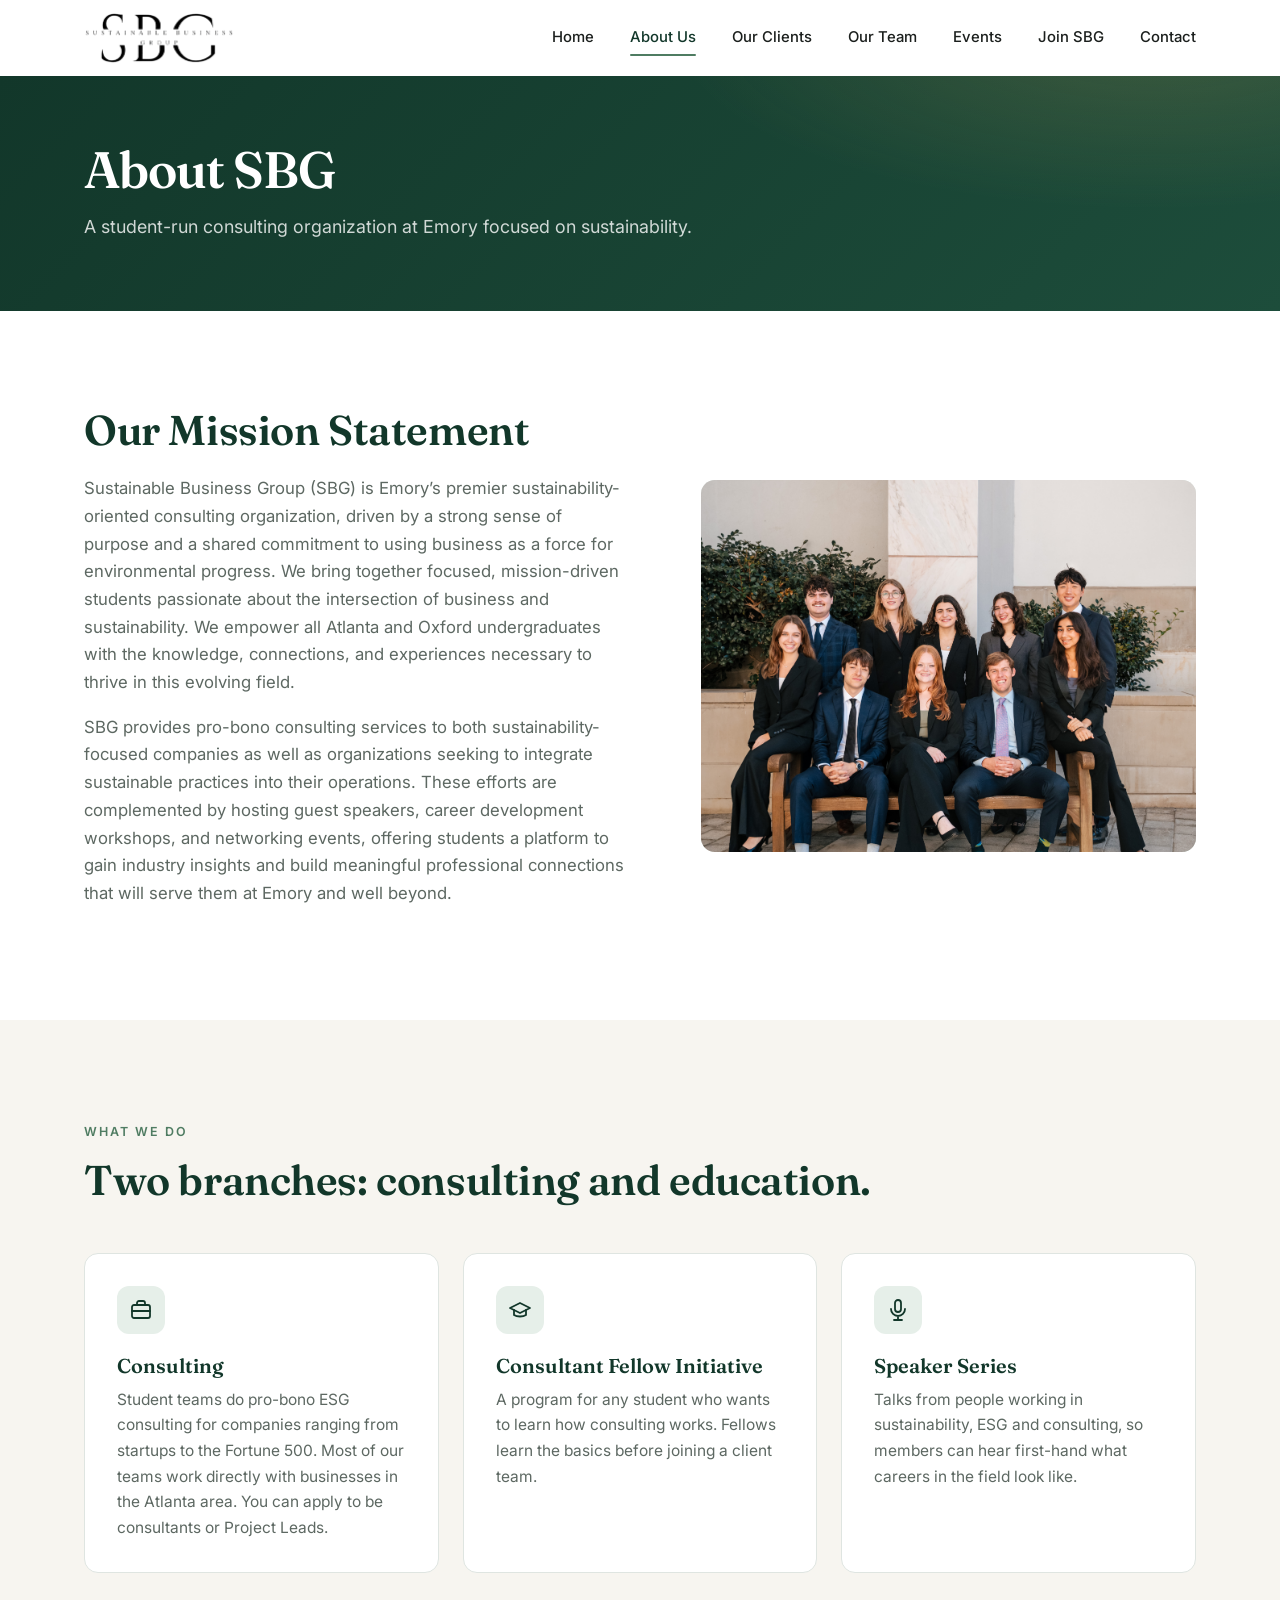
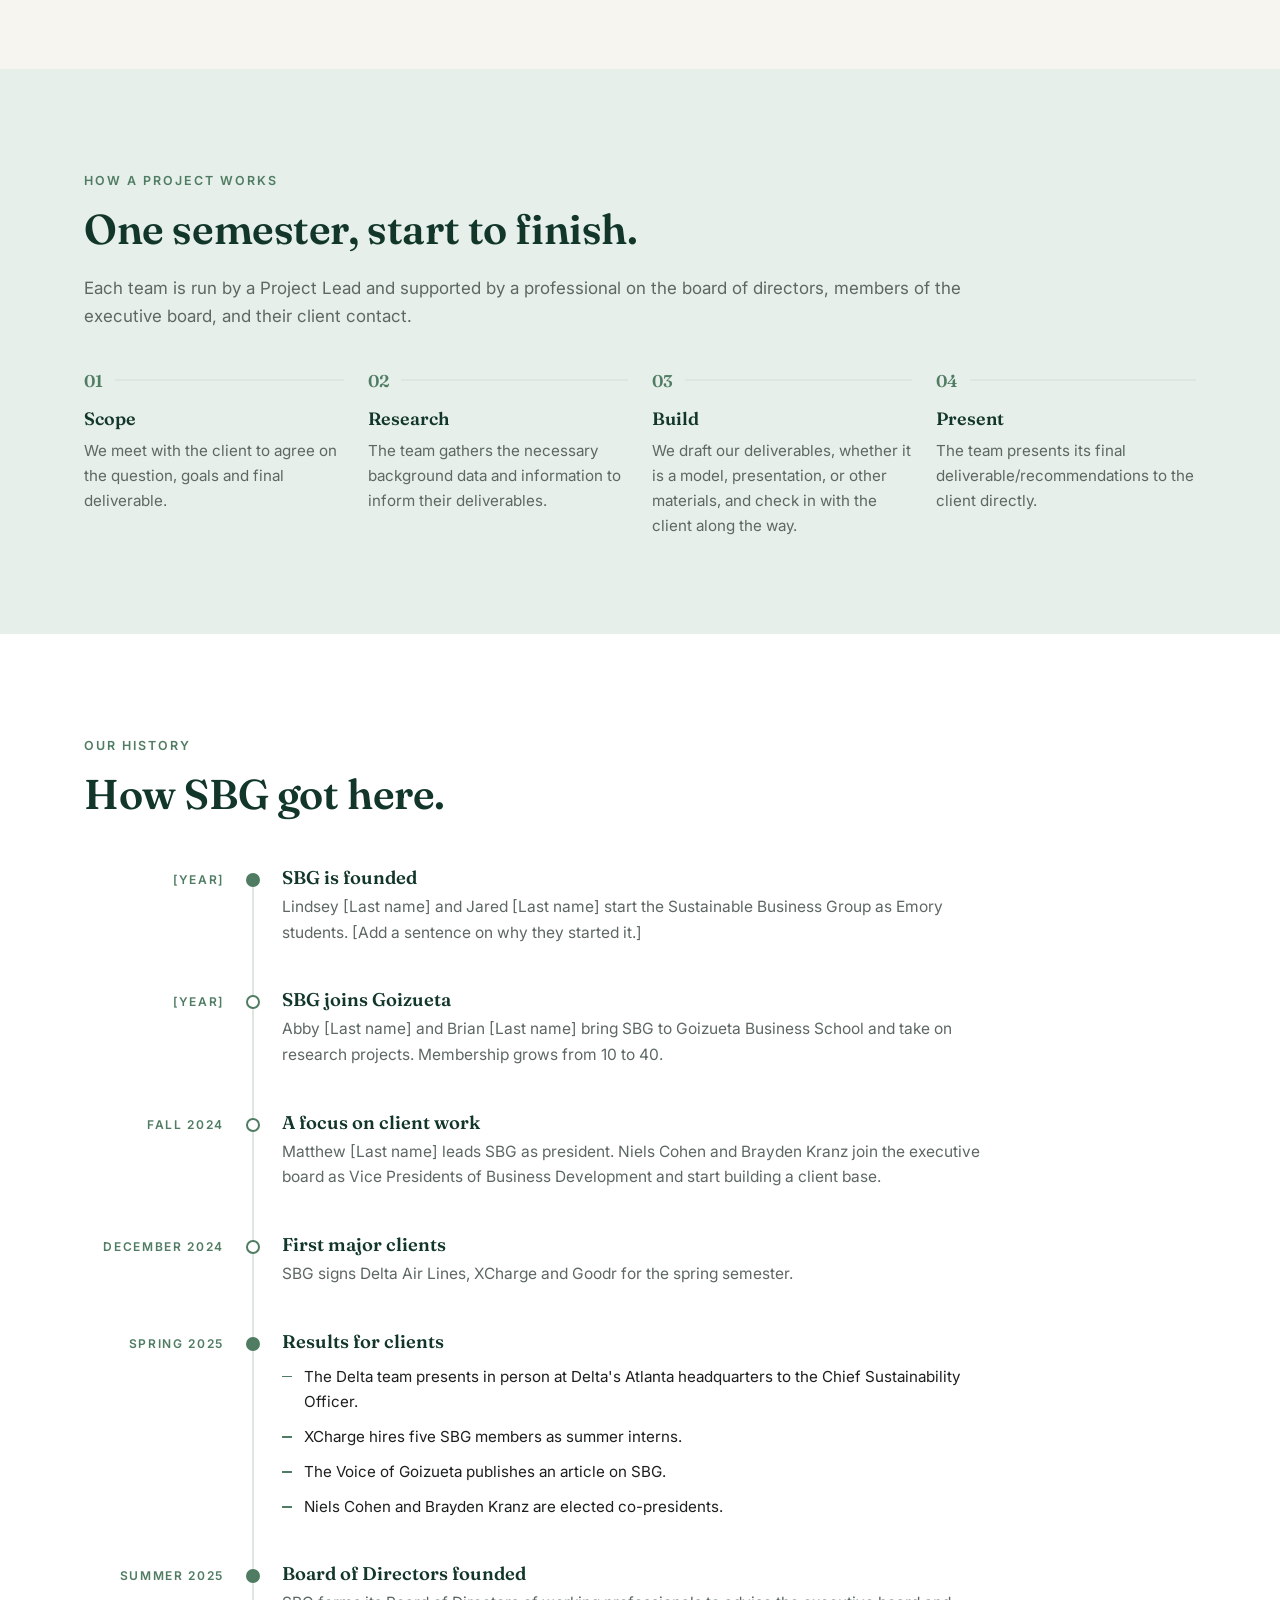
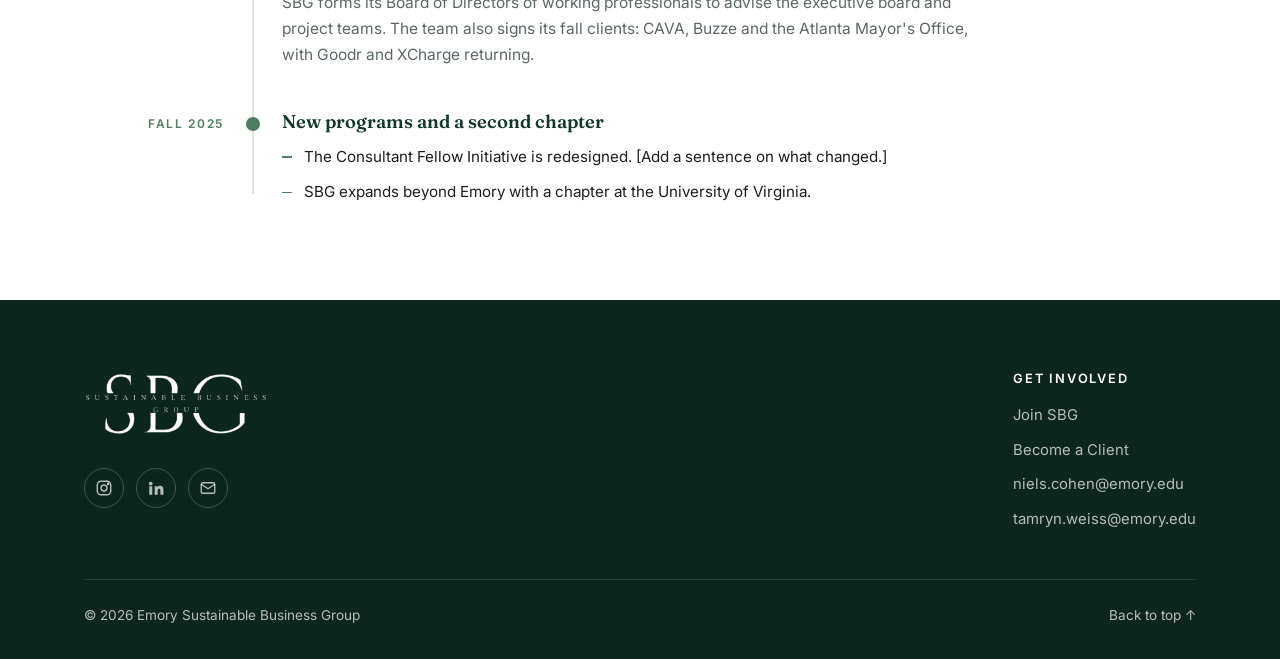
==== about.html @ c0deca97 "Add Our History timeline to the About page Co-Authored-By: Claude Opus 5.5 <noreply@anthropic.com> C" ====
<!DOCTYPE html>
<!--
  ============================================================================
  ABOUT US PAGE  (about.html)
  Sections: Page header, Mission, What We Do, How a Project Works, Our History
  See the comment at the top of index.html for how the site is organized.
  ============================================================================
-->
<html lang="en">
<head>
  <meta charset="UTF-8" />
  <meta name="viewport" content="width=device-width, initial-scale=1.0" />
  <title>About Us | Emory Sustainable Business Group</title>
  <meta name="description" content="About the Emory Sustainable Business Group: our mission, our consulting and education branches, and how a project works." />
  <link rel="preconnect" href="https://fonts.googleapis.com" />
  <link rel="preconnect" href="https://fonts.gstatic.com" crossorigin />
  <link href="https://fonts.googleapis.com/css2?family=Fraunces:opsz,wght@9..144,400;9..144,600&family=Inter:wght@400;500;600&display=swap" rel="stylesheet" />
  <link rel="stylesheet" href="assets/css/styles.css" />
</head>

<body data-page="about">
  <main>

    <!-- ===== SECTION: PAGE HEADER ===== -->
    <section class="page-header">
      <div class="container">
        <h1>About SBG</h1>
        <p>A student-run consulting organization at Emory focused on sustainability.</p>
      </div>
    </section>
    <!-- ===== END SECTION: PAGE HEADER ===== -->


    <!-- ===== SECTION: MISSION ===== -->
    <section class="section">
      <div class="container stack">
        <div class="reveal">
          <h2>Our Mission Statement</h2>
        </div>
        <div class="reveal">
          <p>
            Sustainable Business Group (SBG) is Emory’s premier sustainability-oriented consulting organization, 
            driven by a strong sense of purpose and a shared commitment to using business as a force for environmental 
            progress. We bring together focused, mission-driven students passionate about the intersection of business 
            and sustainability. We empower all Atlanta and Oxford undergraduates with the knowledge, connections, and 
            experiences necessary to thrive in this evolving field.
          </p>
          <p>
            SBG provides pro-bono consulting services to both sustainability-focused companies as well as organizations 
            seeking to integrate sustainable practices into their operations. These efforts are complemented by hosting 
            guest speakers, career development workshops, and networking events, offering students a platform to gain 
            industry insights and build meaningful professional connections that will serve them at Emory and well beyond.
          </p>
        </div>
        <!-- PHOTO: save the image as images/photos/about-mission.jpg. To remove it, delete from here
             to </figure>; the section goes back to its layout without a photo. -->
        <figure class="photo reveal" data-label="Photo: the SBG community">
          <img src="images/photos/about-mission.jpg" alt="SBG Executive Team" loading="lazy">
        </figure>
      </div>
    </section>
    <!-- ===== END SECTION: MISSION ===== -->


    <!-- ===== SECTION: WHAT WE DO =====
         SBG has two branches: consulting and education. -->
    <section class="section section--sand">
      <div class="container">
        <div class="section-intro reveal">
          <span class="eyebrow">What We Do</span>
          <h2>Two branches: consulting and education.</h2>
        </div>

        <div class="grid grid-3">
          <!-- Card: Consulting -->
          <div class="card reveal">
            <div class="icon">
              <svg viewBox="0 0 24 24" fill="none" stroke="currentColor" stroke-width="1.8" stroke-linecap="round" stroke-linejoin="round"><rect x="3" y="7" width="18" height="13" rx="2"/><path d="M8 7V5a2 2 0 0 1 2-2h4a2 2 0 0 1 2 2v2M3 13h18"/></svg>
            </div>
            <h3>Consulting</h3>
            <p>
              Student teams do pro-bono ESG consulting for companies ranging from startups to the Fortune 500. Most of our teams work directly with businesses in the Atlanta area. You can apply to be consultants or Project Leads.
            </p>
          </div>

          <!-- Card: Consultant Fellow Initiative -->
          <div class="card reveal">
            <div class="icon">
              <svg viewBox="0 0 24 24" fill="none" stroke="currentColor" stroke-width="1.8" stroke-linecap="round" stroke-linejoin="round"><path d="M22 10 12 5 2 10l10 5 10-5Z"/><path d="M6 12v5c3 2 9 2 12 0v-5"/></svg>
            </div>
            <h3>Consultant Fellow Initiative</h3>
            <p>
              A program for any student who wants to learn how consulting works. Fellows learn the basics before joining a client team.
            </p>
          </div>

          <!-- Card: Speaker Series -->
          <div class="card reveal">
            <div class="icon">
              <svg viewBox="0 0 24 24" fill="none" stroke="currentColor" stroke-width="1.8" stroke-linecap="round" stroke-linejoin="round"><rect x="9" y="2" width="6" height="12" rx="3"/><path d="M5 11a7 7 0 0 0 14 0M12 18v4M8 22h8"/></svg>
            </div>
            <h3>Speaker Series</h3>
            <p>
              Talks from people working in sustainability, ESG and consulting, so members can hear first-hand what careers in the field look like.
            </p>
          </div>
        </div>
      </div>
    </section>
    <!-- ===== END SECTION: WHAT WE DO ===== -->


    <!-- ===== SECTION: HOW A PROJECT WORKS =====
         [PLACEHOLDER] Edit these steps to match how SBG actually runs its projects. -->
    <section class="section section--mint">
      <div class="container">
        <div class="section-intro reveal">
          <span class="eyebrow">How a Project Works</span>
          <h2>One semester, start to finish.</h2>
          <p>Each team is run by a Project Lead and supported by a professional on the board of directors, members of the executive board, and their client contact.</p>
        </div>

        <div class="grid grid-4 steps">
          <div class="step reveal">
            <h3>Scope</h3>
            <p>We meet with the client to agree on the question, goals and final deliverable.</p>
          </div>
          <div class="step reveal">
            <h3>Research</h3>
            <p>The team gathers the necessary background data and information to inform their deliverables.</p>
          </div>
          <div class="step reveal">
            <h3>Build</h3>
            <p>We draft our deliverables, whether it is a model, presentation, or other materials, and check in with the client along the way.</p>
          </div>
          <div class="step reveal">
            <h3>Present</h3>
            <p>The team presents its final deliverable/recommendations to the client directly.</p>
          </div>
        </div>
      </div>
    </section>
    <!-- ===== END SECTION: HOW A PROJECT WORKS ===== -->


    <!-- ===== SECTION: OUR HISTORY (timeline) =====
         One <li class="timeline-item"> per milestone, oldest first.

         ADDING A MILESTONE
           Copy one <li class="timeline-item"> ... </li> block, then edit the
           date, the title (<h3>) and the text. Use <ul class="bullets"> for a
           list of points, or a plain <p> for a sentence or two.
           Add "timeline-item--highlight" to the class to fill in the dot for
           a major milestone.

         Anything in [square brackets] is a placeholder to fill in.
         To remove the timeline, delete this whole section. -->
    <section class="section" id="history">
      <div class="container">
        <div class="section-intro reveal">
          <span class="eyebrow">Our History</span>
          <h2>How SBG got here.</h2>
        </div>

        <ol class="timeline">

          <li class="timeline-item timeline-item--highlight reveal">
            <div class="timeline-date">[Year]</div>
            <div class="timeline-body">
              <h3>SBG is founded</h3>
              <p>Lindsey [Last name] and Jared [Last name] start the Sustainable Business Group as Emory students. [Add a sentence on why they started it.]</p>
            </div>
          </li>

          <li class="timeline-item reveal">
            <div class="timeline-date">[Year]</div>
            <div class="timeline-body">
              <h3>SBG joins Goizueta</h3>
              <p>Abby [Last name] and Brian [Last name] bring SBG to Goizueta Business School and take on research projects. Membership grows from 10 to 40.</p>
            </div>
          </li>

          <li class="timeline-item reveal">
            <div class="timeline-date">Fall 2024</div>
            <div class="timeline-body">
              <h3>A focus on client work</h3>
              <p>Matthew [Last name] leads SBG as president. Niels Cohen and Brayden Kranz join the executive board as Vice Presidents of Business Development and start building a client base.</p>
            </div>
          </li>

          <li class="timeline-item reveal">
            <div class="timeline-date">December 2024</div>
            <div class="timeline-body">
              <h3>First major clients</h3>
              <p>SBG signs Delta Air Lines, XCharge and Goodr for the spring semester.</p>
            </div>
          </li>

          <li class="timeline-item timeline-item--highlight reveal">
            <div class="timeline-date">Spring 2025</div>
            <div class="timeline-body">
              <h3>Results for clients</h3>
              <ul class="bullets">
                <li>The Delta team presents in person at Delta's Atlanta headquarters to the Chief Sustainability Officer.</li>
                <li>XCharge hires five SBG members as summer interns.</li>
                <!-- [PLACEHOLDER] To link the article, wrap "an article" in <a href="ARTICLE URL" target="_blank" rel="noopener">...</a> -->
                <li>The Voice of Goizueta publishes an article on SBG.</li>
                <li>Niels Cohen and Brayden Kranz are elected co-presidents.</li>
              </ul>
            </div>
          </li>

          <li class="timeline-item timeline-item--highlight reveal">
            <div class="timeline-date">Summer 2025</div>
            <div class="timeline-body">
              <h3>Board of Directors founded</h3>
              <p>SBG forms its Board of Directors of working professionals to advise the executive board and project teams. The team also signs its fall clients: CAVA, Buzze and the Atlanta Mayor's Office, with Goodr and XCharge returning.</p>
            </div>
          </li>

          <li class="timeline-item timeline-item--highlight reveal">
            <div class="timeline-date">Fall 2025</div>
            <div class="timeline-body">
              <h3>New programs and a second chapter</h3>
              <ul class="bullets">
                <li>The Consultant Fellow Initiative is redesigned. [Add a sentence on what changed.]</li>
                <li>SBG expands beyond Emory with a chapter at the University of Virginia.</li>
              </ul>
            </div>
          </li>

        </ol>
      </div>
    </section>
    <!-- ===== END SECTION: OUR HISTORY ===== -->

  </main>

  <script src="assets/js/site.js"></script>
</body>
</html>
---- assets/css/styles.css ----
/* ============================================================================
   EMORY SUSTAINABLE BUSINESS GROUP — SHARED STYLES
   ============================================================================
   Every page links to this one file, so a change here updates the whole site.

   Contents (search for the headings in capitals to jump to a block):
     1. DESIGN TOKENS     colors, fonts, sizes
     2. BASE              default element styles
     3. LAYOUT HELPERS    containers, sections, grids, buttons, cards
     4. HEADER / NAV
     5. HERO              large banner on the home page
     6. PAGE HEADER       smaller banner at the top of every other page
     7. HOME              stats bar, intro, page links
     8. ABOUT             pillars, process steps
     9. PEOPLE            executive board and board of directors cards
    10. PROJECTS          current and past projects (Our Clients page)
    11. EVENTS
    12. JOIN
    13. CONTACT           contact details and form
    14. FOOTER
    15. ANIMATION         fade-in on scroll (optional)
    16. RESPONSIVE        tablet and phone layouts
   ============================================================================ */


/* ==========================================================================
   1. DESIGN TOKENS — change colors, fonts and sizing for the whole site here
   ========================================================================== */
:root {
  --color-forest:   #12372a;   /* primary dark green                   */
  --color-forest-2: #1d4d3b;   /* lighter green used in gradients      */
  --color-sage:     #4f7c62;   /* accent green for buttons and links   */
  --color-mint:     #e6efe9;   /* pale green section background        */
  --color-sand:     #f7f5f0;   /* warm off-white section background    */
  --color-gold:     #c9a45c;   /* small highlight color                */
  --color-ink:      #1b1f1d;   /* body text                            */
  --color-muted:    #5d6862;   /* secondary text                       */
  --color-line:     #dfe5e1;   /* borders and dividers                 */
  --color-white:    #ffffff;
  --color-grey:     #c8c8c8;

  --font-heading: "Fraunces", Georgia, "Times New Roman", serif;
  --font-body:    "Inter", -apple-system, "Segoe UI", Roboto, Arial, sans-serif;

  --max-width: 1160px;
  --radius:    14px;
  --shadow:    0 10px 30px rgba(18, 55, 42, 0.08);
  --header-h:  76px;
}


/* ==========================================================================
   2. BASE
   ========================================================================== */
*, *::before, *::after { box-sizing: border-box; }

html { scroll-behavior: smooth; scroll-padding-top: var(--header-h); }

body {
  margin: 0;
  font-family: var(--font-body);
  font-size: 17px;
  line-height: 1.65;
  color: var(--color-ink);
  background: var(--color-white);
  -webkit-font-smoothing: antialiased;
}

h1, h2, h3, h4 {
  font-family: var(--font-heading);
  font-weight: 600;
  line-height: 1.15;
  color: var(--color-forest);
  margin: 0 0 0.5em;
}
h1 { font-size: clamp(2.4rem, 5.2vw, 4rem); letter-spacing: -0.02em; }
h2 { font-size: clamp(1.9rem, 3.4vw, 2.6rem); letter-spacing: -0.01em; }
h3 { font-size: 1.25rem; }

p { margin: 0 0 1em; }
a { color: var(--color-sage); text-decoration: none; }
a:hover { text-decoration: underline; }
img { max-width: 100%; display: block; }


/* ==========================================================================
   3. LAYOUT HELPERS
   ========================================================================== */
.container { width: 100%; max-width: var(--max-width); margin: 0 auto; padding: 0 24px; }

.section       { padding: 96px 0; }
.section--mint { background: var(--color-mint); }
.section--sand { background: var(--color-sand); }
.section--tight { padding: 64px 0; }

/* Small uppercase label above a heading */
.eyebrow {
  display: inline-block;
  font-size: 0.78rem;
  font-weight: 600;
  letter-spacing: 0.16em;
  text-transform: uppercase;
  color: var(--color-sage);
  margin-bottom: 14px;
}

/* Headings use the full width; only the intro paragraph is capped so lines stay readable */
.section-intro { margin-bottom: 48px; }
.section-intro p { max-width: 940px; }
.section-intro p { color: var(--color-muted); font-size: 1.06rem; }
.section-intro--center { margin-left: auto; margin-right: auto; text-align: center; }

/* Buttons */
.btn {
  display: inline-block;
  padding: 14px 28px;
  border-radius: 999px;
  font-weight: 600;
  font-size: 0.95rem;
  border: 2px solid transparent;
  transition: background 0.2s, color 0.2s, border-color 0.2s, transform 0.2s;
  cursor: pointer;
}
.btn:hover { text-decoration: none; transform: translateY(-1px); }
.btn--primary       { background: var(--color-sage); color: var(--color-white); }
.btn--primary:hover { background: var(--color-forest); }
.btn--light         { background: var(--color-white); color: var(--color-forest); }
.btn--light:hover   { background: var(--color-mint); }
.btn--outline-light       { border-color: rgba(255,255,255,0.6); color: var(--color-white); }
.btn--outline-light:hover { background: rgba(255,255,255,0.1); border-color: var(--color-white); }

/* Card */
.card {
  background: var(--color-white);
  border: 1px solid var(--color-line);
  border-radius: var(--radius);
  padding: 32px;
  transition: box-shadow 0.25s, transform 0.25s;
}
.card:hover { box-shadow: var(--shadow); transform: translateY(-3px); }
.card h3 { margin-bottom: 10px; }
.card p  { color: var(--color-muted); font-size: 0.97rem; }
.card p:last-child { margin-bottom: 0; }

/* Square icon badge */
.icon {
  width: 48px; height: 48px;
  border-radius: 12px;
  display: grid; place-items: center;
  background: var(--color-mint);
  color: var(--color-forest);
  margin-bottom: 20px;
}
.icon svg { width: 24px; height: 24px; }

/* Grids */
.grid   { display: grid; gap: 24px; }
.grid > * { min-width: 0; }   /* lets columns shrink so long text wraps instead of widening the page */
.grid-2 { grid-template-columns: repeat(2, 1fr); }
.grid-3 { grid-template-columns: repeat(3, 1fr); }
.grid-4 { grid-template-columns: repeat(4, 1fr); }

/* Two-column text + side content */
.split { display: grid; grid-template-columns: 1.1fr 1fr; gap: 72px; align-items: start; }
.split p { color: var(--color-muted); font-size: 1.05rem; }
/* Add "split--center" to a .split section to center the right-hand column
   vertically against the left one (used for Who We Are on the home page) */
.split--center > :last-child { align-self: center; }

/* Stacked layout: heading on its own line across the full width, text and buttons below */
.stack p { color: var(--color-muted); font-size: 1.05rem; max-width: 940px; }
.stack h2 { margin-bottom: 20px; }

/* Highlighted note box (used for "how to edit" hints that are visible on the page) */
.note {
  border: 1px dashed var(--color-gold);
  background: #fbf6ea;
  color: #6b5526;
  border-radius: 10px;
  padding: 14px 18px;
  font-size: 0.9rem;
}


/* ==========================================================================
   4. HEADER / NAV  (the header itself is inserted by assets/js/site.js)
   ========================================================================== */
.site-header {
  position: sticky; top: 0; z-index: 100;
  height: var(--header-h);
  background: rgba(255, 255, 255, 0.94);
  backdrop-filter: saturate(180%) blur(12px);
  -webkit-backdrop-filter: saturate(180%) blur(12px);
  border-bottom: 1px solid transparent;
  transition: border-color 0.2s, box-shadow 0.2s;
}
.site-header.is-scrolled { border-color: var(--color-line); box-shadow: 0 2px 12px rgba(0,0,0,0.04); }
/* Logo on the left, page tabs on the right */
.site-header .container { height: 100%; display: flex; align-items: center; justify-content: space-between; gap: 32px; }

/* SBG logo (file paths are set in assets/js/site.js). Change the heights to resize it. */
.logo { display: block; flex-shrink: 0; }
.logo-img { height: 52px; width: auto; }               /* header */
.site-footer .logo-img { height: 64px; }               /* footer */

.nav { display: flex; align-items: center; gap: 36px; }
.nav a { color: var(--color-ink); font-size: 0.93rem; font-weight: 500; position: relative; }
.nav a:hover { color: var(--color-sage); text-decoration: none; }
/* Underline under the link for the page you are on */
.nav a.is-active { color: var(--color-forest); }
.nav a.is-active::after {
  content: ""; position: absolute; left: 0; right: 0; bottom: -6px;
  height: 2px; background: var(--color-sage); border-radius: 2px;
}

.nav-toggle { display: none; background: none; border: 0; padding: 8px; cursor: pointer; color: var(--color-forest); }
.nav-toggle svg { width: 28px; height: 28px; }


/* ==========================================================================
   5. HERO (home page)
   ========================================================================== */
.hero {
  position: relative;
  overflow: hidden;
  color: var(--color-white);
  /* To use a photo instead, replace the background above with: */
  background: linear-gradient(rgba(14, 46, 35, 0.78), rgba(15, 50, 38, 0.78)), url("../../images/hero.jpg") center/cover; 
  /* background:
    radial-gradient(1200px 500px at 85% -10%, rgba(201,164,92,0.22), transparent 60%),
    radial-gradient(900px 600px at -10% 110%, rgba(79,124,98,0.55), transparent 60%),
    linear-gradient(135deg, var(--color-forest) 0%, var(--color-forest-2) 100%); */
  padding: 120px 0 120px;
}

.hero h1 { color: var(--color-white); max-width: 1000px; }
.hero h1 em { font-style: italic; color: #cfe3d6; }
.hero .lead { font-size: 1.18rem; max-width: 600px; color: rgba(255,255,255,0.84); margin-bottom: 36px; }
.hero .eyebrow { color: var(--color-gold); }
.hero-actions { display: flex; flex-wrap: wrap; gap: 14px; }
.hero-leaf { position: absolute; right: -60px; bottom: -80px; width: 460px; opacity: 0.08; pointer-events: none; }


/* ==========================================================================
   6. PAGE HEADER (top banner on every page except home)
   ========================================================================== */
.page-header {
  color: var(--color-white);
  background:
    radial-gradient(800px 300px at 90% -20%, rgba(201,164,92,0.2), transparent 60%),
    linear-gradient(135deg, var(--color-forest) 0%, var(--color-forest-2) 100%);
  padding: 65px 0 70px;
}
.page-header h1 { color: var(--color-white); font-size: clamp(2.2rem, 4.4vw, 3.2rem); margin-bottom: 12px; }
.page-header p  { color: rgba(255,255,255,0.8); font-size: 1.12rem; max-width: 1075px; margin: 0; }
.page-header .eyebrow { color: var(--color-gold); }


/* ==========================================================================
   7. HOME
   ========================================================================== */
.stats { border-bottom: 1px solid var(--color-line); }
.stats .grid { padding: 48px 0; text-align: center; }
.stat-number { font-family: var(--font-heading); font-size: 2.6rem; font-weight: 600; color: var(--color-forest); line-height: 1; }
.stat-label  { margin-top: 8px; font-size: 0.9rem; color: var(--color-muted); }

/* Cards that link to other pages */
.link-card { display: block; color: inherit; }
.link-card:hover { text-decoration: none; }
.link-card .more { font-weight: 600; font-size: 0.92rem; color: var(--color-sage); }


/* ==========================================================================
   8. ABOUT
   ========================================================================== */
.pillars { display: grid; gap: 16px; }
.pillar {
  display: flex; gap: 18px; align-items: flex-start;
  padding: 24px; border-radius: var(--radius);
  background: var(--color-sand); border-left: 4px solid var(--color-sage);
}
.pillar h3 { margin-bottom: 4px; font-size: 1.12rem; }
.pillar p  { margin: 0; color: var(--color-muted); font-size: 0.97rem; }
.pillar .icon { margin: 0; flex-shrink: 0; background: var(--color-white); }

/* Numbered steps */
.steps { counter-reset: step; }
.step { position: relative; padding-top: 28px; border-top: 2px solid var(--color-line); }
.step::before {
  counter-increment: step; content: "0" counter(step);
  position: absolute; top: -14px; left: 0;
  background: inherit; padding-right: 12px;
  font-family: var(--font-heading); font-weight: 600; color: var(--color-sage);
}
.section--mint .step::before { background: var(--color-mint); }
.step h3 { font-size: 1.12rem; }
.step p  { color: var(--color-muted); font-size: 0.95rem; margin: 0; }

/* Our History timeline: date on the left, a line with a dot, then the milestone */
.timeline { list-style: none; margin: 0; padding: 0; position: relative; max-width: 900px; }
.timeline::before {                      /* the vertical line */
  content: ""; position: absolute; top: 10px; bottom: 10px; left: 168px;
  width: 2px; background: var(--color-line);
}
.timeline-item {
  position: relative;
  display: grid; grid-template-columns: 140px 1fr; column-gap: 58px;
  padding-bottom: 44px;
}
.timeline-item:last-child { padding-bottom: 0; }
.timeline-item::before {                 /* the dot */
  content: ""; position: absolute; top: 6px; left: 162px;
  width: 14px; height: 14px; border-radius: 50%;
  background: var(--color-white); border: 2px solid var(--color-sage);
}
.timeline-item--highlight::before { background: var(--color-sage); }   /* filled dot for big milestones */
.timeline-date {
  text-align: right; padding-top: 3px;
  font-size: 0.75rem; font-weight: 600; letter-spacing: 0.14em; text-transform: uppercase;
  color: var(--color-sage);
}
.timeline-body h3 { font-size: 1.15rem; margin-bottom: 6px; }
.timeline-body p  { color: var(--color-muted); font-size: 0.97rem; margin: 0; }
.timeline-body .bullets { margin-top: 12px; }


/* ==========================================================================
   9. PEOPLE (executive board, board of directors)
   ========================================================================== */
.person { text-align: center; }

/* Headshot box. Shows the person's initials until a photo file exists.
   The initials come from the data-initials attribute in the HTML. */
.avatar {
  position: relative;
  width: 100%; aspect-ratio: 1 / 1; border-radius: var(--radius);
  background: linear-gradient(145deg, var(--color-mint), #cfdfd5);
  margin-bottom: 16px; overflow: hidden;
}
.avatar::before {
  content: attr(data-initials);
  position: absolute; inset: 0; display: grid; place-items: center;
  font-family: var(--font-heading); font-size: 2.3rem; color: var(--color-sage);
}
/* Photos are cut to a square from slightly above center, so uncropped portrait
   photos keep the top of the head. For an even look across the team, crop new
   photos with tools/crop_headshots.py (see images/README.md). */
.avatar img { position: relative; width: 100%; height: 100%; object-fit: cover; object-position: center 20%; }

.person h3   { font-size: 1.08rem; margin-bottom: 2px; }
.person .role { color: var(--color-muted); font-size: 0.9rem; margin: 0 0 4px; }
.person .org  { color: var(--color-sage); font-size: 0.85rem; font-weight: 500; margin: 0; }
.person .linkedin { font-size: 0.85rem; font-weight: 500; }


/* ==========================================================================
   PHOTOS — placeholder boxes for photos of SBG
   --------------------------------------------------------------------------
   Each photo is a <figure class="photo"> in the HTML. Until its image file
   exists, it shows as a light box with its label, like the headshots.
   Delete the whole <figure> to remove a photo; the section goes back to its
   layout without a photo automatically (see the .stack rules below).
   ========================================================================== */
.photo {
  position: relative;
  margin: 0;
  aspect-ratio: 4 / 3;                       /* box shape; change to 16 / 9 for wider photos */
  border-radius: var(--radius);
  overflow: hidden;
  background: linear-gradient(145deg, var(--color-mint), #cfdfd5);
}
/* Placeholder text and camera icon, hidden behind the photo once it loads */
.photo::before {
  content: attr(data-label);
  position: absolute; inset: 0;
  display: grid; place-items: center; align-content: center; gap: 10px;
  padding: 24px; text-align: center;
  font-size: 0.9rem; font-weight: 500; color: var(--color-sage);
  background: url("data:image/svg+xml,%3Csvg xmlns='http://www.w3.org/2000/svg' viewBox='0 0 24 24' fill='none' stroke='%234f7c62' stroke-width='1.6' stroke-linecap='round' stroke-linejoin='round'%3E%3Cpath d='M4 8h3l2-3h6l2 3h3v11H4z'/%3E%3Ccircle cx='12' cy='13' r='3.5'/%3E%3C/svg%3E") center calc(50% - 26px) / 36px no-repeat;
  padding-top: 64px;
}
.photo img { position: relative; width: 100%; height: 100%; object-fit: cover; }
.photo--wide { aspect-ratio: 16 / 9; }

/* A photo placed under the text in a two-column (.split) section (wider, so the columns stay balanced) */
.split .photo { margin-top: 32px; aspect-ratio: 16 / 9; }

/* A stacked section with a photo becomes two columns: text left, photo right.
   Remove the photo and it goes back to one full-width column. */
.stack:has(> .photo) { display: grid; grid-template-columns: 1.1fr 1fr; grid-template-rows: auto 1fr; column-gap: 72px; align-items: start; }
.stack:has(> .photo) > :not(.photo) { grid-column: 1; }
.stack:has(> .photo) > .photo { grid-column: 2; grid-row: 1 / span 2; align-self: center; }

/* Gallery of photos in a row */
.gallery { display: grid; grid-template-columns: repeat(3, 1fr); gap: 24px; }

/* Carousel (Events gallery): a row of photos that scrolls sideways, with
   arrow buttons on each side. Three photos show at a time on desktop. */
.carousel { position: relative; }
.carousel-track {
  display: flex; gap: 24px;
  overflow-x: auto; scroll-snap-type: x mandatory; scroll-behavior: smooth;
  scrollbar-width: none;                       /* hide the scrollbar (Firefox) */
}
.carousel-track::-webkit-scrollbar { display: none; }   /* hide the scrollbar (Chrome, Safari) */
.carousel-track:focus-visible { outline: 2px solid var(--color-sage); outline-offset: 4px; }
.gallery-item { flex: 0 0 calc((100% - 48px) / 3); margin: 0; scroll-snap-align: start; }
.gallery-item figcaption { padding-top: 14px; }
.gallery-item time { display: block; font-size: 0.75rem; font-weight: 600; letter-spacing: 0.12em; text-transform: uppercase; color: var(--color-sage); }
.gallery-title { display: block; margin-top: 4px; font-family: var(--font-heading); font-weight: 600; font-size: 1.1rem; color: var(--color-forest); }
.carousel-btn {
  position: absolute; top: calc(50% - 40px); z-index: 2;
  width: 48px; height: 48px; border-radius: 50%;
  display: grid; place-items: center;
  font-size: 1.8rem; line-height: 1; padding-bottom: 4px; color: var(--color-forest);
  background: var(--color-white); border: 1px solid var(--color-line); box-shadow: var(--shadow);
  cursor: pointer; transition: opacity 0.2s, background 0.2s;
}
.carousel-btn:hover { background: var(--color-mint); }
.carousel-btn:disabled { opacity: 0; pointer-events: none; }   /* hidden at either end */
.carousel-btn--prev { left: -24px; }
.carousel-btn--next { right: -24px; }


/* ==========================================================================
   10. PROJECTS (Our Clients page)
   ========================================================================== */
/* Each project is an open row (logo left, details right) with a thin line
   between projects instead of a box around each one. */
.project-list { border-bottom: 1px solid var(--color-line); }
.project {
  display: grid; grid-template-columns: 200px 1fr; gap: 64px;
  padding: 48px 0;
  border-top: 1px solid var(--color-line);
}

/* Logo column. Logos sit directly on the page, scaled to fit a fixed frame
   so every row lines up. */
.project-visual { align-self: start; }
.project-logo {
  position: relative;
  height: 120px;
  display: flex; align-items: center; justify-content: center;
}
.project-logo img {
  max-width: 100%; max-height: 100%; width: auto; height: auto; object-fit: contain;   /* exact size is set by site.js (part 5) */
  mix-blend-mode: multiply;   /* hides white or off-white logo backgrounds on the white page */
}
/* Placeholder shown until the logo file exists */
.project-logo:not(:has(img))::before {
  content: attr(data-label);
  position: absolute; inset: 0;
  display: grid; place-items: center; padding: 12px; text-align: center;
  border: 1px dashed var(--color-line); border-radius: 8px;
  font-size: 0.82rem; font-weight: 500; color: var(--color-muted);
}

.project-body { max-width: 780px; }
.project-body h3 { font-size: 1.45rem; margin-bottom: 12px; }
.project-body p { color: var(--color-muted); }

/* One client with several projects (e.g. XCharge): each project is a sub-block */
.project-phase { margin-top: 24px; }
.project-phase h4 { font-family: var(--font-body); font-size: 1rem; font-weight: 600; margin: 0; }
.project-term {
  margin-left: 8px;
  font-size: 0.72rem; font-weight: 600; letter-spacing: 0.14em; text-transform: uppercase;
  color: var(--color-sage);
}
.project-phase .bullets { margin-top: 10px; }

/* Status and industry, shown as small labels separated by a dot */
.project-meta { display: flex; flex-wrap: wrap; align-items: center; gap: 0; margin-bottom: 10px; }
.tag {
  font-size: 0.72rem; font-weight: 600; letter-spacing: 0.14em; text-transform: uppercase;
  color: var(--color-sage);
}
.tag + .tag::before { content: "\00B7"; margin: 0 10px; color: var(--color-muted); }
.tag--gold { color: #9a7428; }

/* Details list with short dashes */
.bullets { list-style: none; padding: 0; margin: 18px 0 0; display: grid; gap: 10px; }
.bullets li { position: relative; padding-left: 22px; font-size: 0.95rem; color: var(--color-ink); }
.bullets li::before {
  content: ""; position: absolute; left: 0; top: 0.8em;
  width: 10px; height: 1.5px; background: var(--color-sage);
}

/* Sections that follow another list of projects directly need less space on top */
#past, .section--flush-top { padding-top: 24px; }

/* Logos link to the company's LinkedIn page */
.logo-link { display: flex; align-items: center; justify-content: center; width: 100%; height: 100%; transition: opacity 0.2s, transform 0.2s; }
.logo-link:hover { opacity: 0.75; transform: translateY(-2px); }
.logo-link:focus-visible { outline: 2px solid var(--color-sage); outline-offset: 4px; border-radius: 6px; }
.project-logo .logo-link { justify-content: inherit; }

/* Previous Clients: a grid of logos with no boxes, matching the lines used
   for the projects above */
.logos {
  display: grid; grid-template-columns: repeat(4, 1fr); gap: 48px 56px;
  padding: 48px 0;
  border-top: 1px solid var(--color-line); border-bottom: 1px solid var(--color-line);
}
.logo-tile { position: relative; height: 84px; display: flex; align-items: center; justify-content: center; }
.logo-tile img {
  max-width: 100%; max-height: 100%; width: auto; height: auto; object-fit: contain;   /* exact size is set by site.js (part 5) */
  mix-blend-mode: multiply;   /* hides white logo backgrounds */
}
/* Shows the client's name until its logo file exists */
.logo-tile:not(:has(img))::before {
  content: attr(data-label);
  font-weight: 600; color: var(--color-muted); text-align: center;
}


/* ==========================================================================
   11. EVENTS
   ========================================================================== */
.event { display: flex; gap: 24px; align-items: flex-start; }
.event-date {
  flex-shrink: 0; width: 72px; text-align: center;
  border-radius: 12px; background: var(--color-forest); color: var(--color-white); padding: 10px 0;
}
.event-date .month { font-size: 0.75rem; letter-spacing: 0.12em; text-transform: uppercase; opacity: 0.8; }
.event-date .day   { font-family: var(--font-heading); font-size: 1.8rem; line-height: 1.1; }
.event h3 { font-size: 1.12rem; margin-bottom: 4px; }
.event .meta { font-size: 0.88rem; color: var(--color-sage); font-weight: 500; margin-bottom: 8px; }


/* ==========================================================================
   12. JOIN
   ========================================================================== */
.cta {
  background: linear-gradient(135deg, var(--color-forest) 0%, var(--color-forest-2) 100%);
  color: var(--color-white);
}
.cta h2 { color: var(--color-white); }
.cta p  { color: rgba(255,255,255,0.8); font-size: 1.06rem; }
.cta .eyebrow { color: var(--color-gold); }
.cta-actions { display: flex; flex-wrap: wrap; gap: 14px; margin-top: 28px; }

.roles { list-style: none; margin: 0; padding: 0; display: grid; gap: 14px; }
.roles li { padding: 22px 24px; border-radius: 12px; background: var(--color-white); border: 1px solid var(--color-line); }
.roles strong { display: block; font-family: var(--font-heading); font-size: 1.12rem; color: var(--color-forest); margin-bottom: 4px; }
.roles span   { font-size: 0.95rem; color: var(--color-muted); }
.roles .role-how { display: block; margin-top: 8px; font-style: normal; font-size: 0.85rem; font-weight: 600; color: var(--color-sage); }

/* Org chart (Join page): a column of levels joined by a line, with a detail
   panel beside it that changes when a level is clicked */
.org { display: grid; grid-template-columns: minmax(260px, 1fr) 1.4fr; gap: 56px; align-items: start; }
.org-chart { display: flex; flex-direction: column; align-items: center; }
.org-node {
  position: relative; width: 100%; max-width: 320px;
  padding: 16px 20px; margin-bottom: 28px;
  font: inherit; font-weight: 600; font-size: 0.98rem; color: var(--color-forest);
  background: var(--color-white); border: 1.5px solid var(--color-line); border-radius: 12px;
  cursor: pointer; transition: border-color 0.2s, background 0.2s, color 0.2s, transform 0.2s;
}
.org-node:last-child { margin-bottom: 0; }
/* connector line to the next level */
.org-node:not(:last-child)::after {
  content: ""; position: absolute; left: 50%; top: 100%;
  width: 1.5px; height: 28px; background: var(--color-line);
}
.org-node--advise { border-style: dashed; }           /* advises, rather than manages */
.org-node:hover { border-color: var(--color-sage); transform: translateY(-1px); }
.org-node[aria-selected="true"] { background: var(--color-forest); border-color: var(--color-forest); color: var(--color-white); }
.org-node:focus-visible { outline: 2px solid var(--color-sage); outline-offset: 3px; }
.org-detail {
  background: var(--color-white); border: 1px solid var(--color-line); border-radius: var(--radius);
  padding: 36px 40px;
}
.org-detail h3 { font-size: 1.5rem; }
.org-detail p { color: var(--color-muted); }
.org-path { font-weight: 600; color: var(--color-sage) !important; font-size: 0.95rem; }
.org-more { font-weight: 600; font-size: 0.95rem; }


/* ==========================================================================
   13. CONTACT
   ========================================================================== */
.contact-item { display: flex; gap: 14px; align-items: center; margin-bottom: 16px; }
.contact-item .icon { margin: 0; width: 42px; height: 42px; }

.form { display: grid; gap: 16px; }
.form-row { display: grid; grid-template-columns: 1fr 1fr; gap: 16px; }
.form label { display: block; font-size: 0.85rem; font-weight: 500; margin-bottom: 6px; }
.form input, .form select, .form textarea {
  width: 100%; padding: 13px 16px;
  font: inherit; font-size: 0.95rem; color: var(--color-ink);
  border: 1px solid var(--color-line); border-radius: 10px; background: var(--color-white);
  transition: border-color 0.2s, box-shadow 0.2s;
}
.form input:focus, .form select:focus, .form textarea:focus {
  outline: none; border-color: var(--color-sage); box-shadow: 0 0 0 3px rgba(79,124,98,0.15);
}
.form textarea { min-height: 140px; resize: vertical; }


/* ==========================================================================
   14. FOOTER  (inserted by assets/js/site.js)
   ========================================================================== */
.site-footer { background: #0d261d; color: rgba(255,255,255,0.7); padding: 72px 0 32px; font-size: 0.93rem; }
/* Two columns: logo and social icons on the left, "Get Involved" links on the right */
.footer-grid { display: grid; grid-template-columns: 1fr auto; align-items: start; gap: 48px; margin-bottom: 48px; }
.site-footer h4 { color: var(--color-white); font-family: var(--font-body); font-size: 0.8rem; letter-spacing: 0.14em; text-transform: uppercase; margin-bottom: 16px; }
.site-footer ul { list-style: none; margin: 0; padding: 0; display: grid; gap: 10px; }
.site-footer a { color: rgba(255,255,255,0.7); }
.site-footer a:hover { color: var(--color-white); }
.site-footer .logo { display: inline-block; }
.site-footer .logo-img { display: block; }   /* removes the stray gap under the image */
.socials { display: flex; gap: 12px; margin-top: 24px; }
.socials a { width: 40px; height: 40px; border-radius: 50%; display: grid; place-items: center; border: 1px solid rgba(255,255,255,0.2); }
.socials a:hover { background: rgba(255,255,255,0.08); text-decoration: none; }
.socials svg { width: 18px; height: 18px; }
.footer-bottom {
  border-top: 1px solid rgba(255,255,255,0.1); padding-top: 24px;
  display: flex; justify-content: space-between; flex-wrap: wrap; gap: 12px; font-size: 0.85rem;
}


/* ==========================================================================
   15. ANIMATION — elements with class="reveal" fade in on scroll.
       Delete this block (and part 3 of site.js) to turn it off.
   ========================================================================== */
.js .reveal { opacity: 0; transform: translateY(18px); transition: opacity 0.7s ease, transform 0.7s ease; }
.js .reveal.is-visible { opacity: 1; transform: none; }
@media (prefers-reduced-motion: reduce) {
  .js .reveal { opacity: 1; transform: none; transition: none; }
  html { scroll-behavior: auto; }
}


/* ==========================================================================
   16. RESPONSIVE
   ========================================================================== */
@media (max-width: 980px) {
  .grid-4 { grid-template-columns: repeat(2, 1fr); }
  .grid-3 { grid-template-columns: repeat(2, 1fr); }
  .logos  { grid-template-columns: repeat(2, 1fr); gap: 32px; }
  .split  { grid-template-columns: 1fr; gap: 48px; }
  .org    { grid-template-columns: 1fr; gap: 32px; }
  .project { grid-template-columns: 1fr; gap: 24px; padding: 40px 0; }
  .project-logo { height: 90px; width: 180px; justify-content: flex-start; }
  .stack:has(> .photo) { display: block; }          /* photo drops below the text */
  .stack:has(> .photo) > .photo { margin-top: 32px; }
  .gallery { grid-template-columns: repeat(2, 1fr); }
  .gallery-item { flex-basis: calc((100% - 24px) / 2); }    /* two photos at a time */
  .carousel-btn--prev { left: -8px; }
  .carousel-btn--next { right: -8px; }

  /* Collapse the nav into a drop-down menu */
  .nav-toggle { display: block; }
  .nav {
    position: absolute; top: var(--header-h); left: 0; right: 0;
    flex-direction: column; align-items: stretch; gap: 0;
    background: var(--color-white); border-bottom: 1px solid var(--color-line);
    padding: 8px 24px 24px; box-shadow: 0 12px 24px rgba(0,0,0,0.06);
    display: none;
  }
  .nav.is-open { display: flex; }
  .nav a { padding: 14px 0; border-bottom: 1px solid var(--color-line); }
  .nav a:last-child { border-bottom: 0; }
  .nav a.is-active::after { display: none; }
}

@media (max-width: 640px) {
  body { font-size: 16px; }
  .container { padding: 0 16px; }
  .section { padding: 64px 0; }
  .hero { padding: 96px 0 88px; }
  .page-header { padding: 64px 0 52px; }
  .grid-2, .grid-3, .form-row { grid-template-columns: 1fr; }
  .gallery { grid-template-columns: 1fr; }
  .gallery-item { flex-basis: 85%; }                        /* one photo, with the next peeking in */
  .carousel-btn { width: 40px; height: 40px; font-size: 1.5rem; }
  .carousel-btn--prev { left: 4px; }
  .carousel-btn--next { right: 4px; }
  .grid-4 { grid-template-columns: 1fr 1fr; gap: 16px; }
  .grid-4.steps { grid-template-columns: 1fr; gap: 32px; }   /* steps need full width for long words */
  .footer-grid { grid-template-columns: 1fr; gap: 40px; }
  .footer-bottom { flex-direction: column; }   /* stack copyright and "Back to top" */
  .logo-img { height: 42px; }
  /* Timeline: line on the far left, date above each milestone */
  .timeline::before { left: 6px; }
  .timeline-item { grid-template-columns: 1fr; padding-left: 34px; padding-bottom: 36px; }
  .timeline-item::before { left: 0; top: 2px; }
  .timeline-date { text-align: left; padding: 0 0 6px; }
}
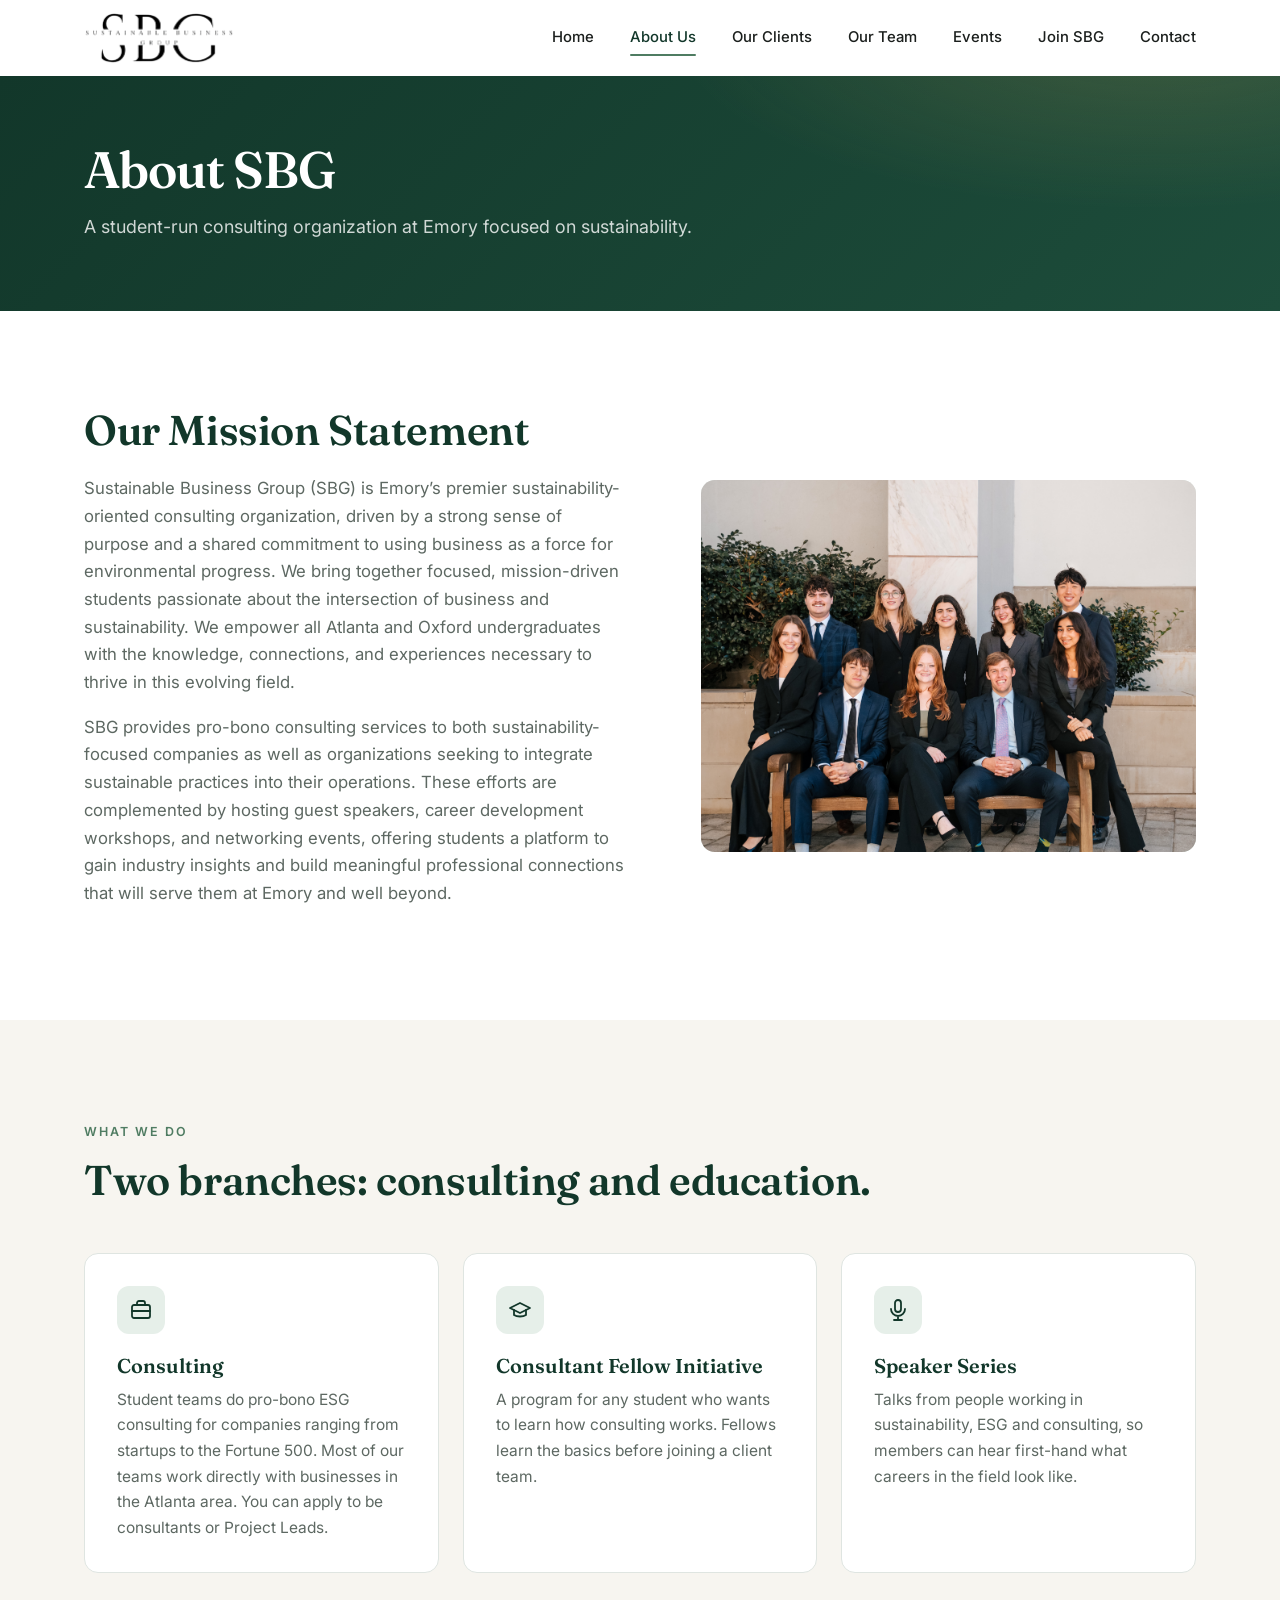
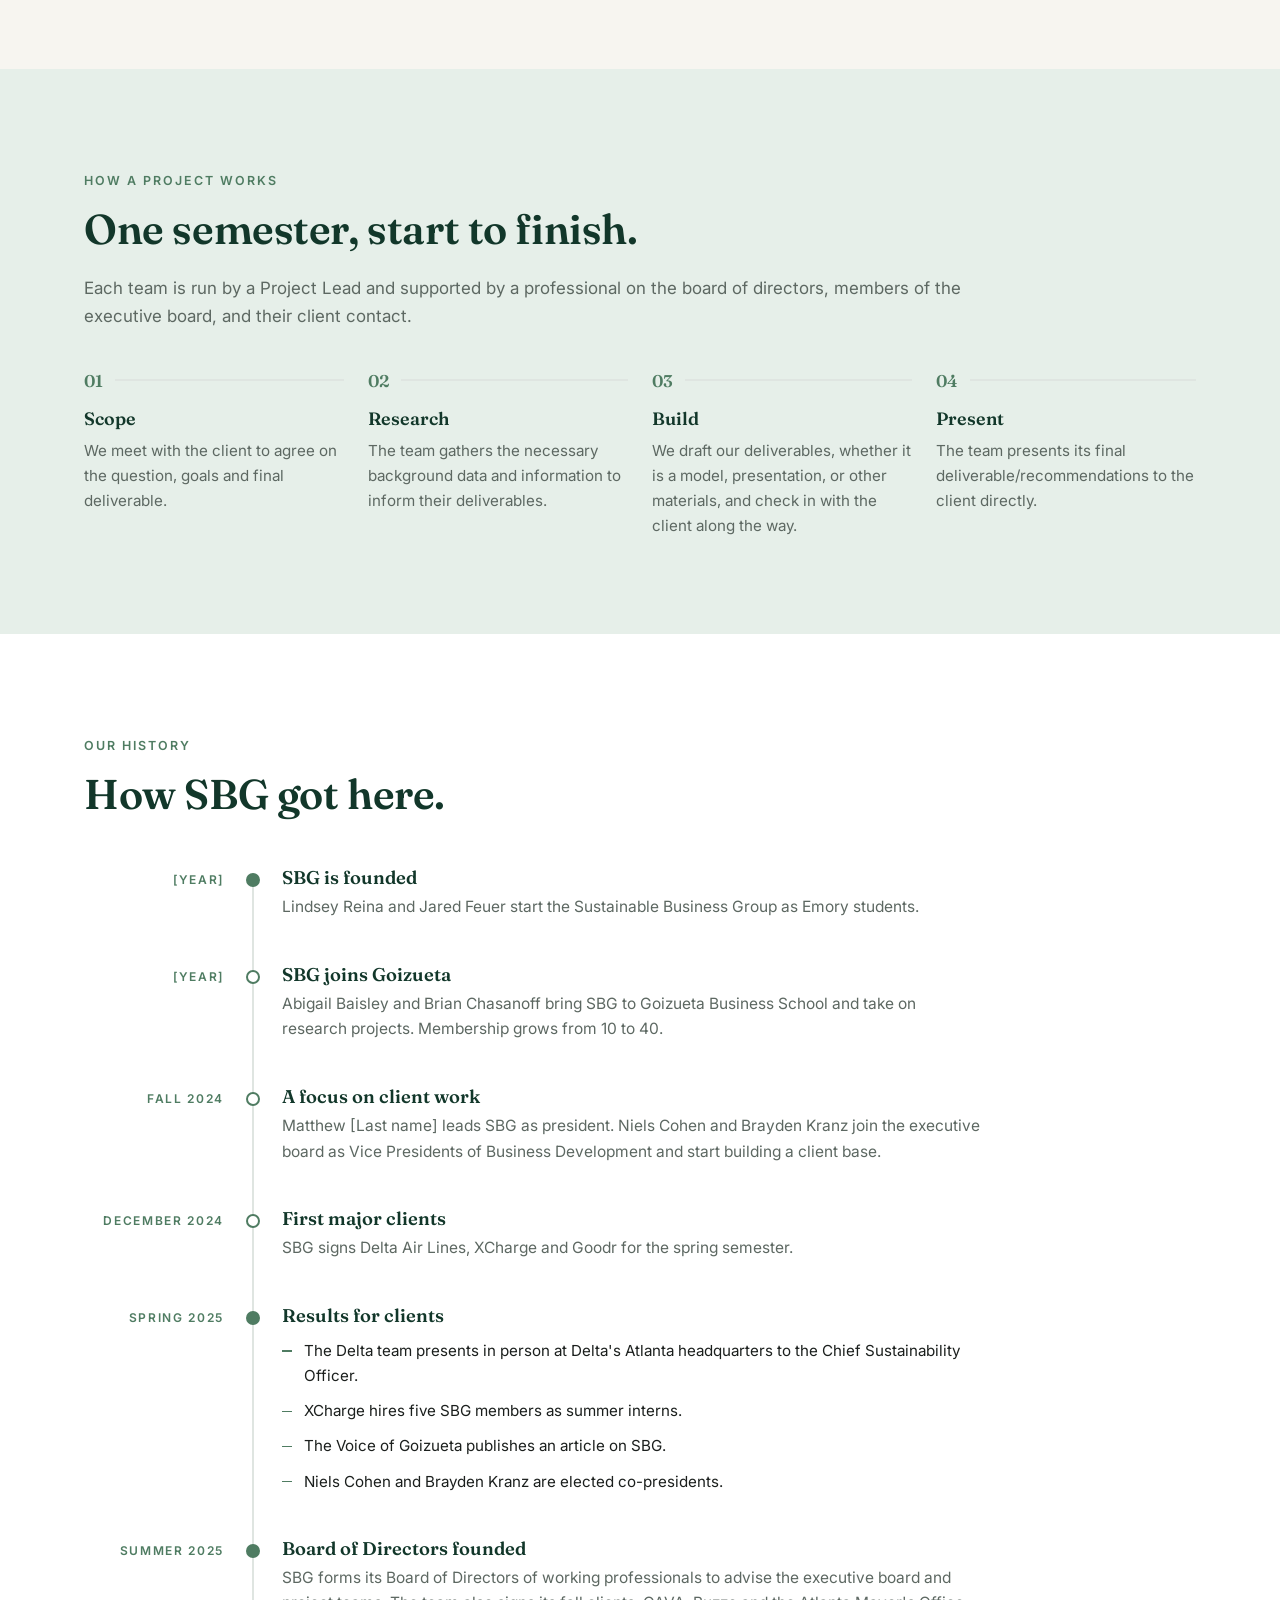
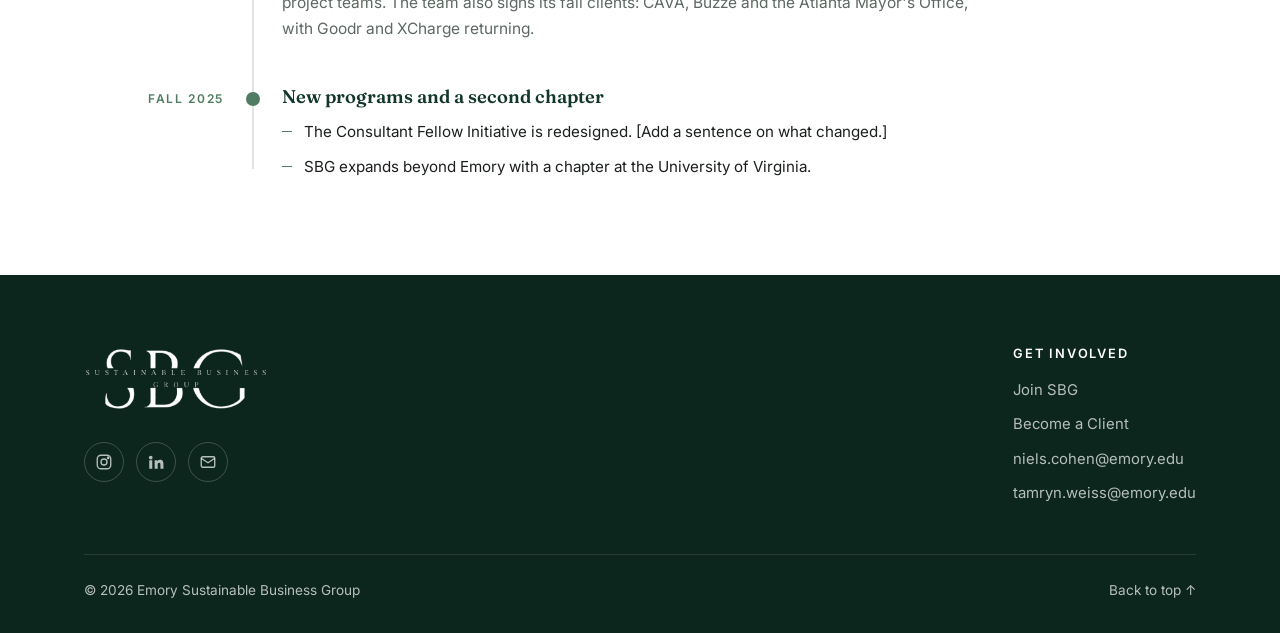
==== commit 9b684479: "updated last names" ====
--- a/about.html
+++ b/about.html
@@ -168,7 +168,7 @@
             <div class="timeline-date">[Year]</div>
             <div class="timeline-body">
               <h3>SBG is founded</h3>
-              <p>Lindsey [Last name] and Jared [Last name] start the Sustainable Business Group as Emory students. [Add a sentence on why they started it.]</p>
+              <p>Lindsey Reina and Jared Feuer start the Sustainable Business Group as Emory students. </p>
             </div>
           </li>
 
@@ -176,7 +176,7 @@
             <div class="timeline-date">[Year]</div>
             <div class="timeline-body">
               <h3>SBG joins Goizueta</h3>
-              <p>Abby [Last name] and Brian [Last name] bring SBG to Goizueta Business School and take on research projects. Membership grows from 10 to 40.</p>
+              <p>Abigail Baisley and Brian Chasanoff bring SBG to Goizueta Business School and take on research projects. Membership grows from 10 to 40.</p>
             </div>
           </li>
 
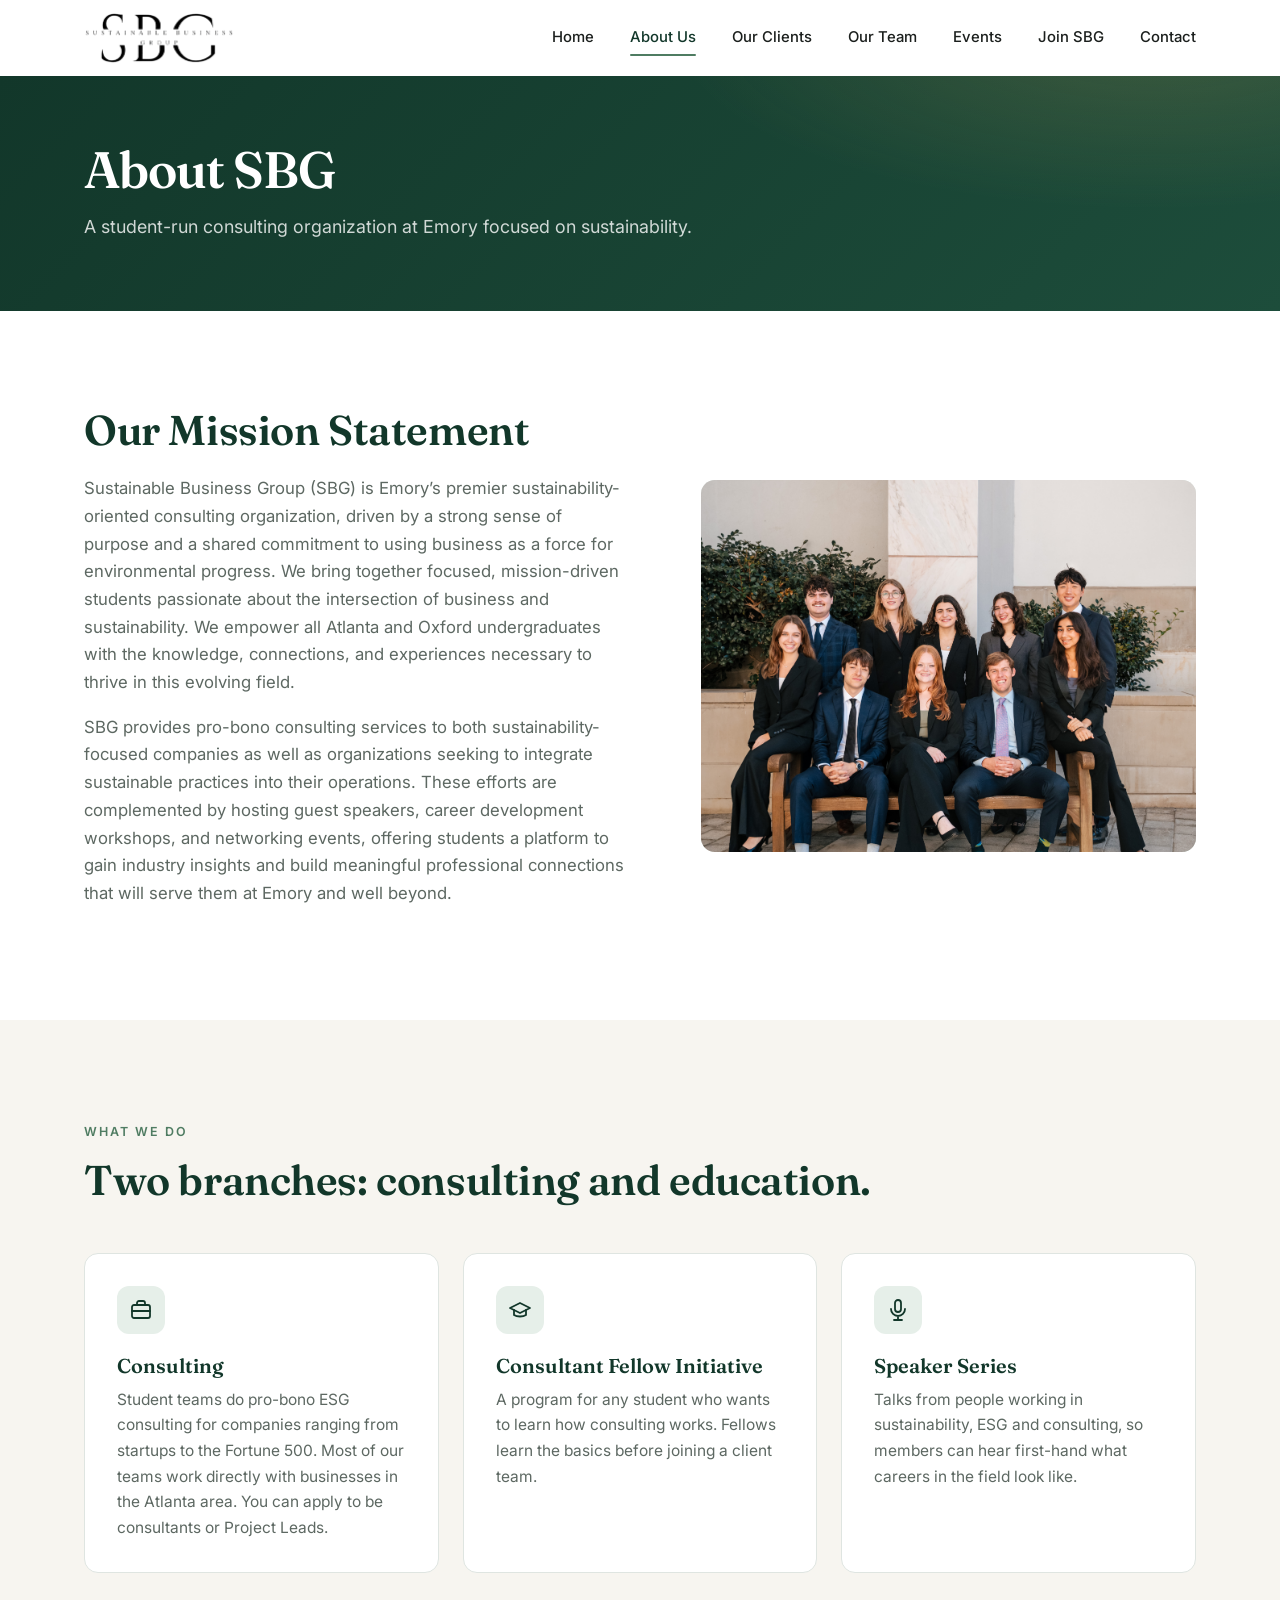
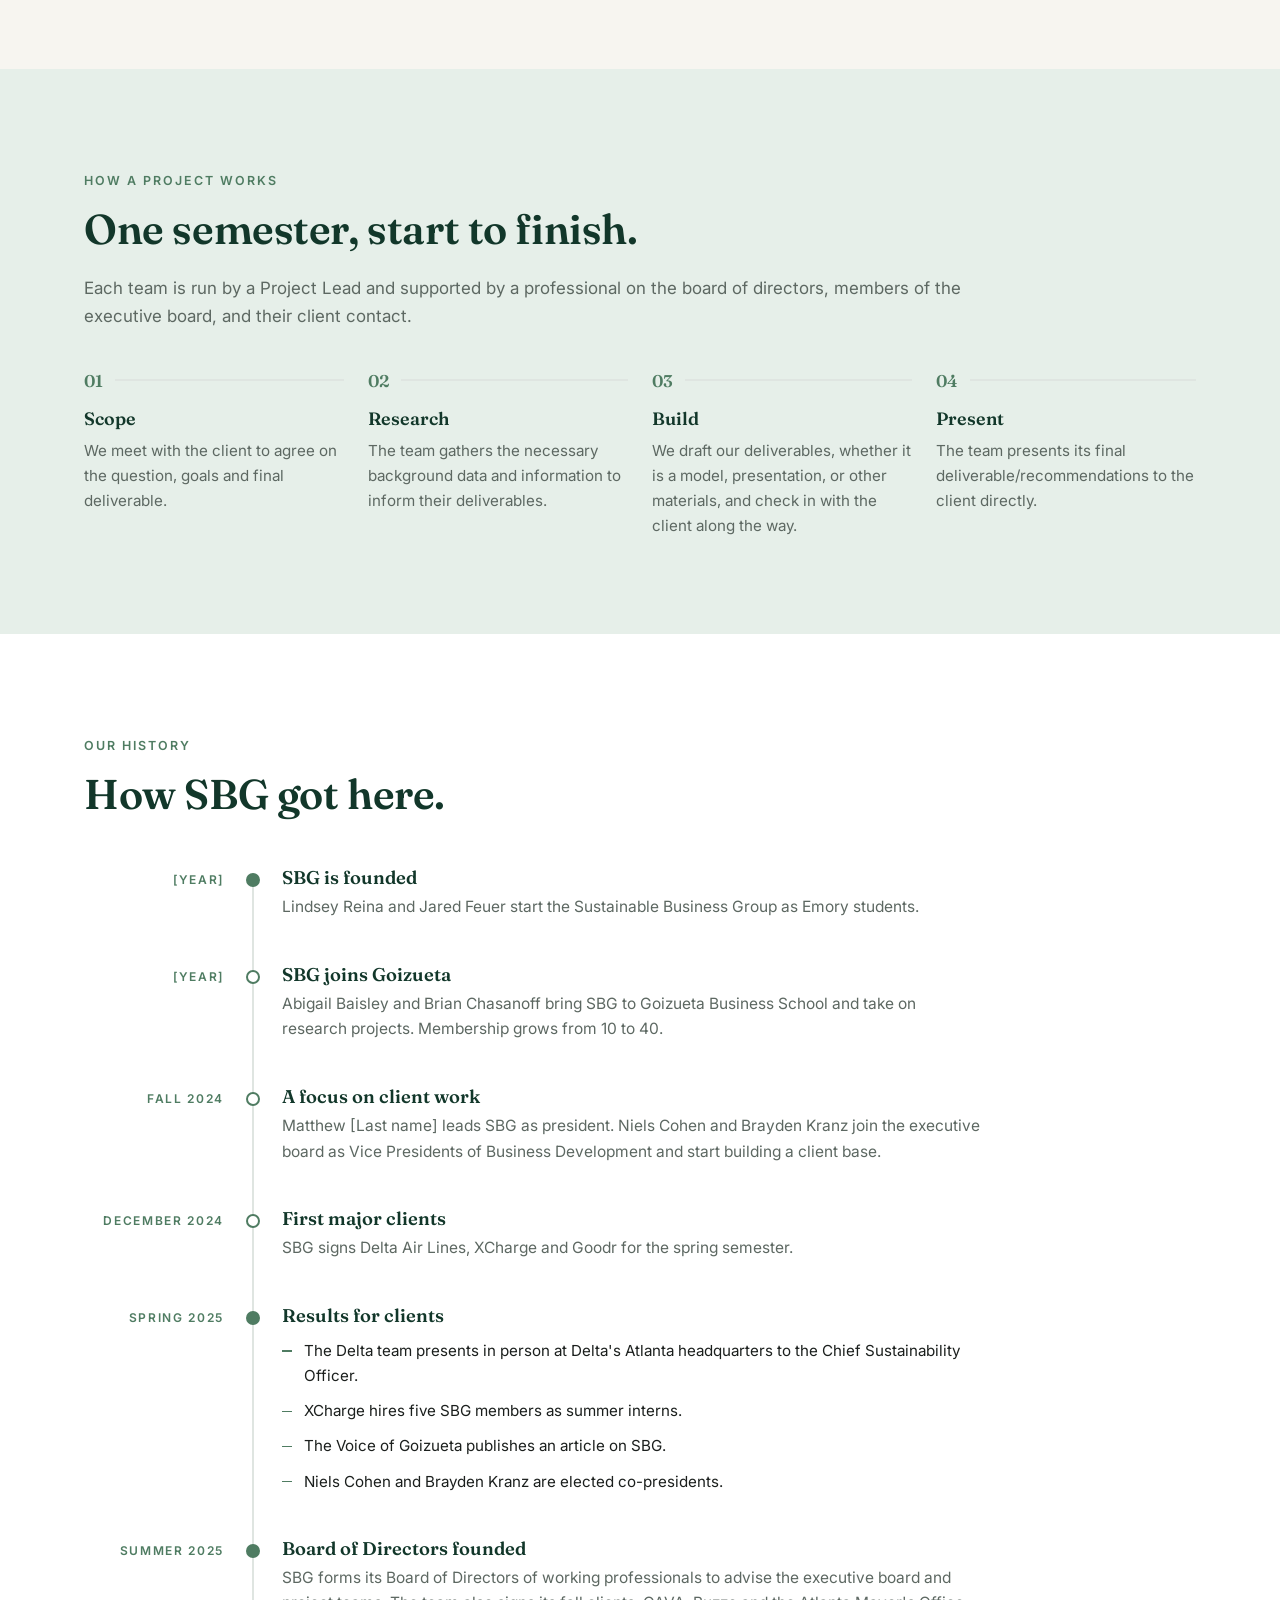
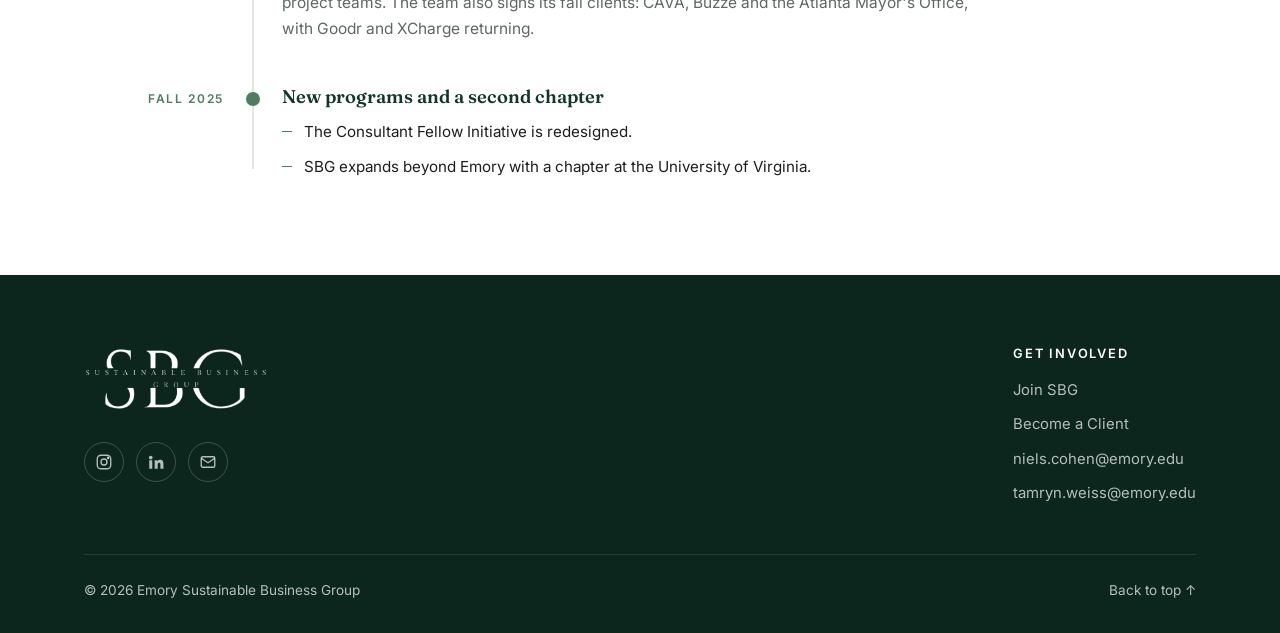
==== commit ae3bfe38: "Update about.html" ====
--- a/about.html
+++ b/about.html
@@ -223,7 +223,7 @@
             <div class="timeline-body">
               <h3>New programs and a second chapter</h3>
               <ul class="bullets">
-                <li>The Consultant Fellow Initiative is redesigned. [Add a sentence on what changed.]</li>
+                <li>The Consultant Fellow Initiative is redesigned.</li>
                 <li>SBG expands beyond Emory with a chapter at the University of Virginia.</li>
               </ul>
             </div>
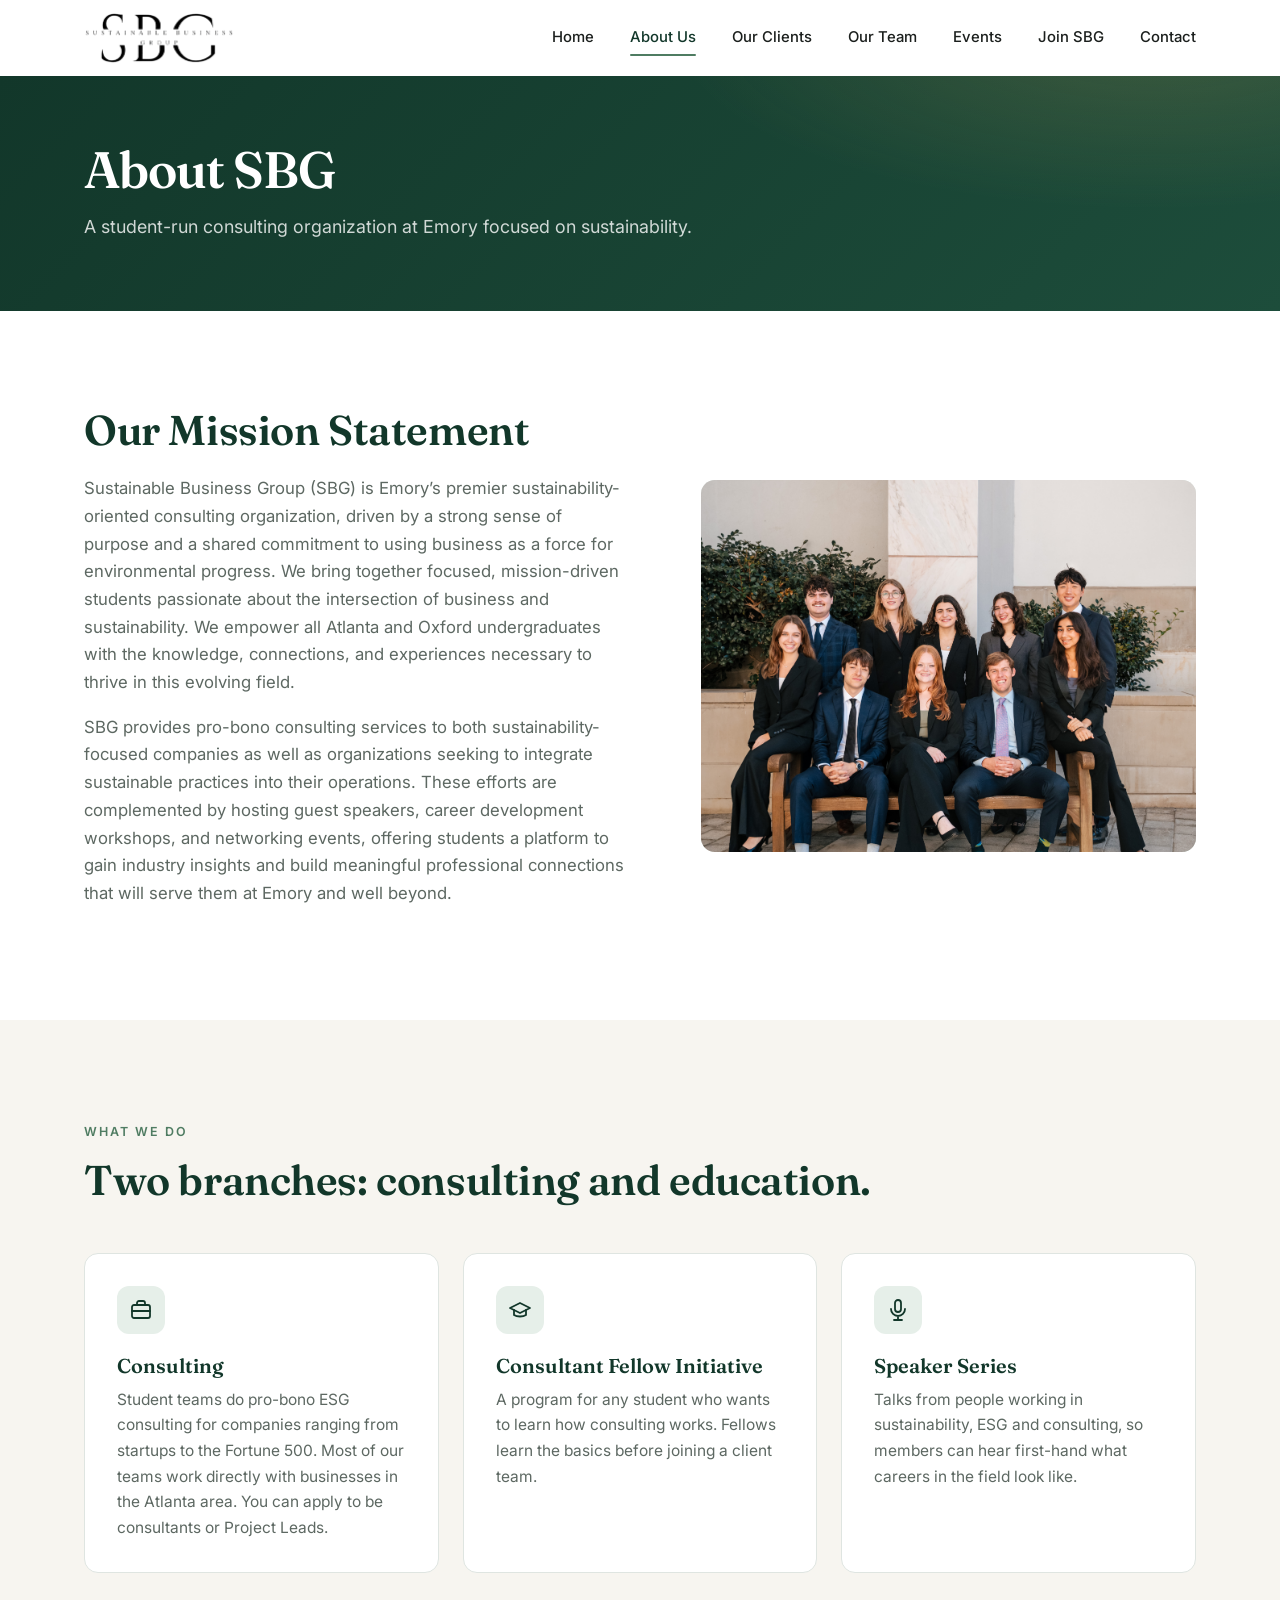
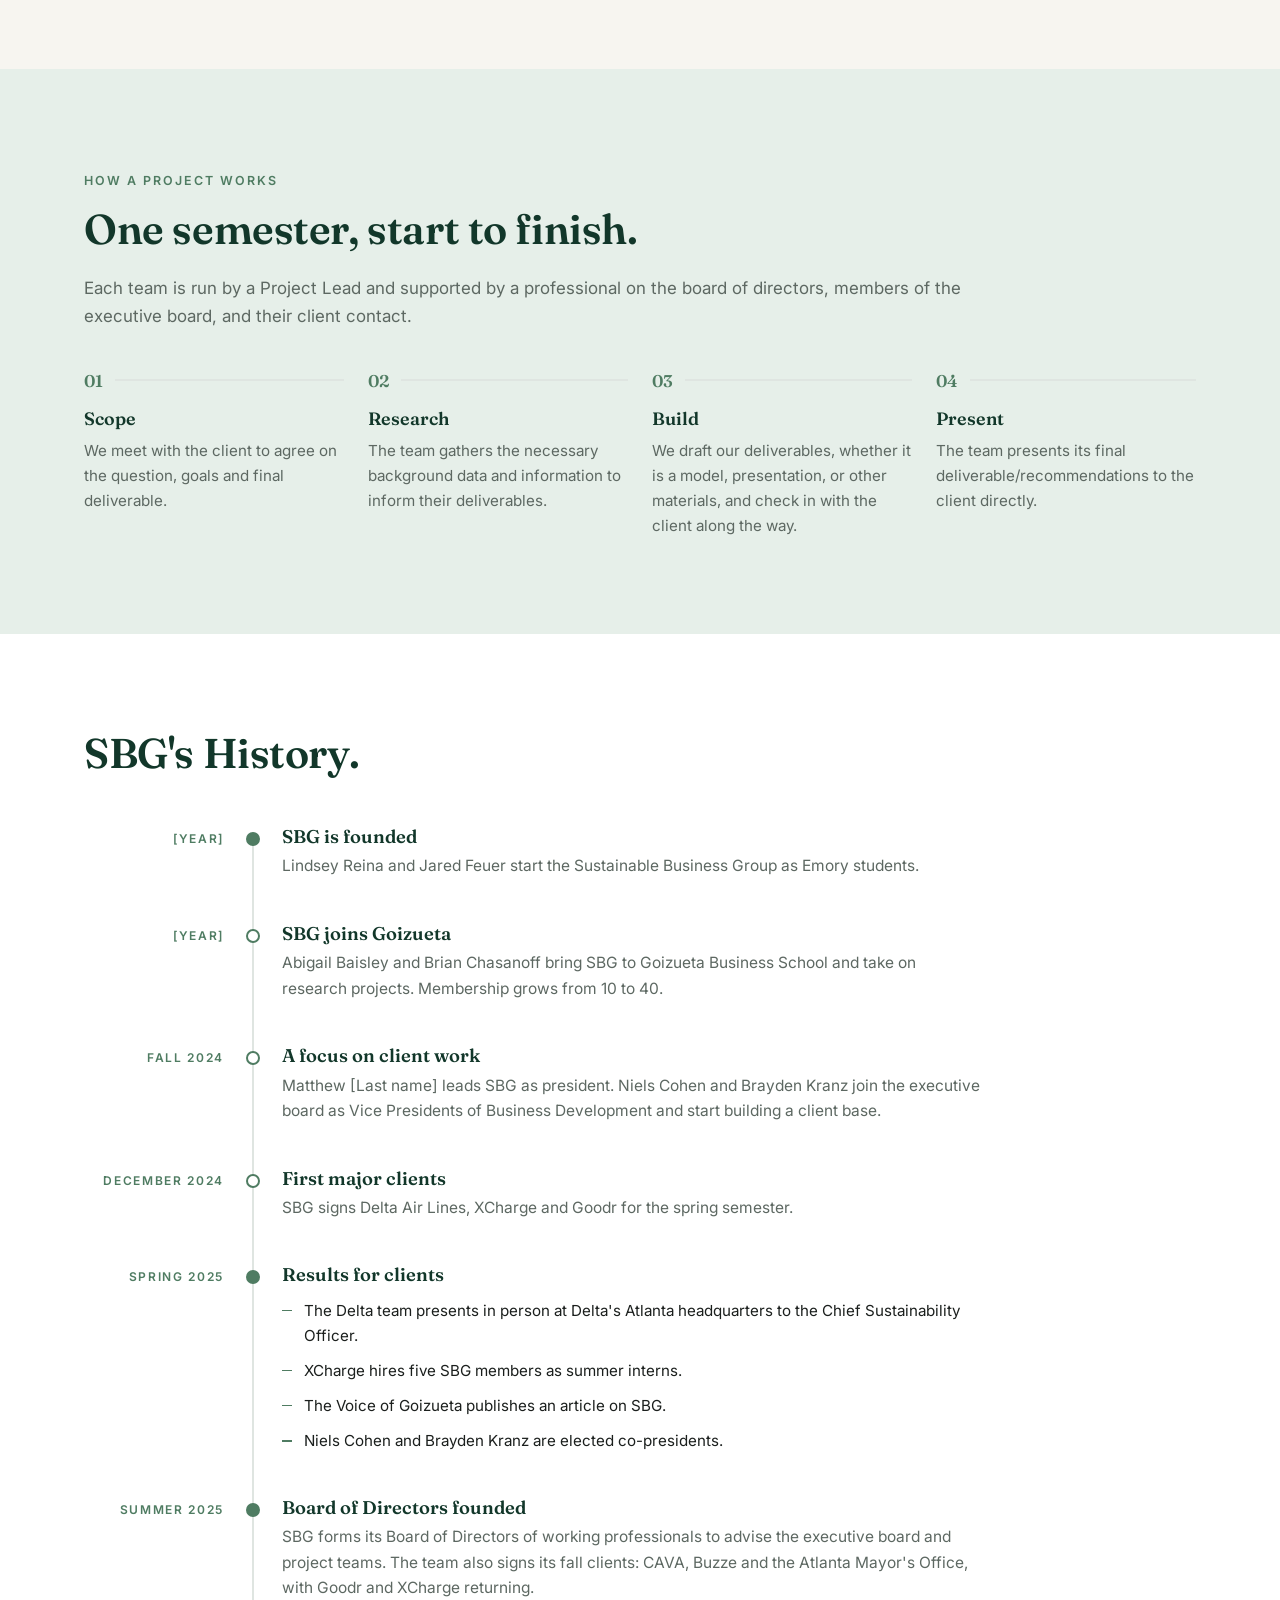
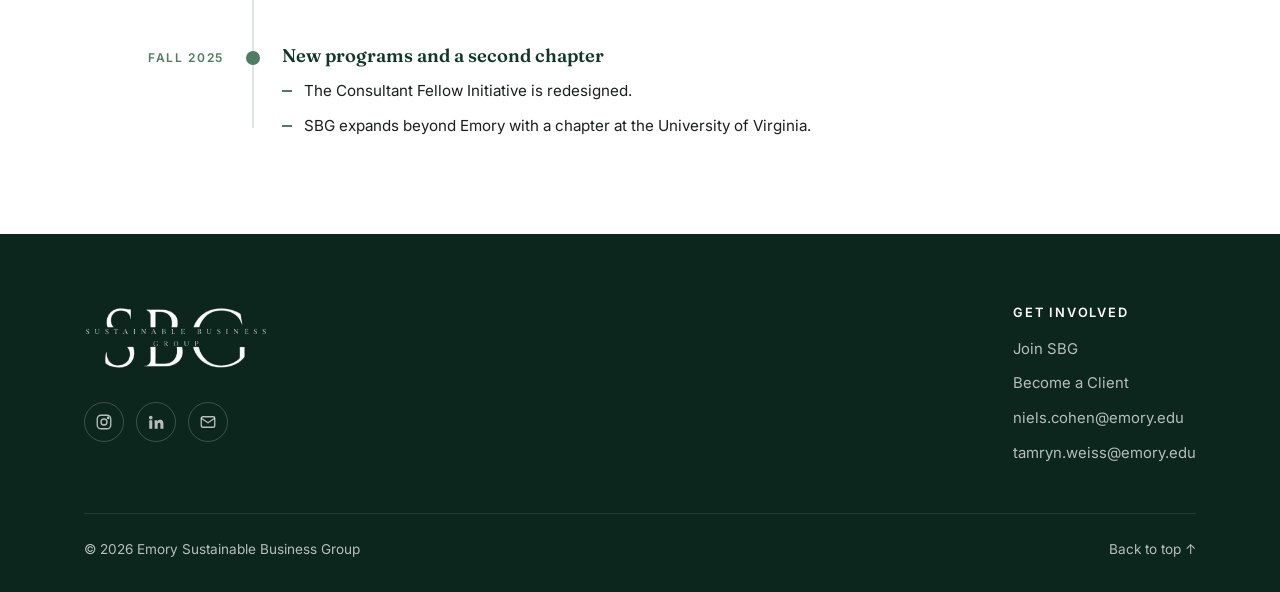
==== commit ecac3409: "Update about.html" ====
--- a/about.html
+++ b/about.html
@@ -158,8 +158,7 @@
     <section class="section" id="history">
       <div class="container">
         <div class="section-intro reveal">
-          <span class="eyebrow">Our History</span>
-          <h2>How SBG got here.</h2>
+          <h2>SBG's History.</h2>
         </div>
 
         <ol class="timeline">
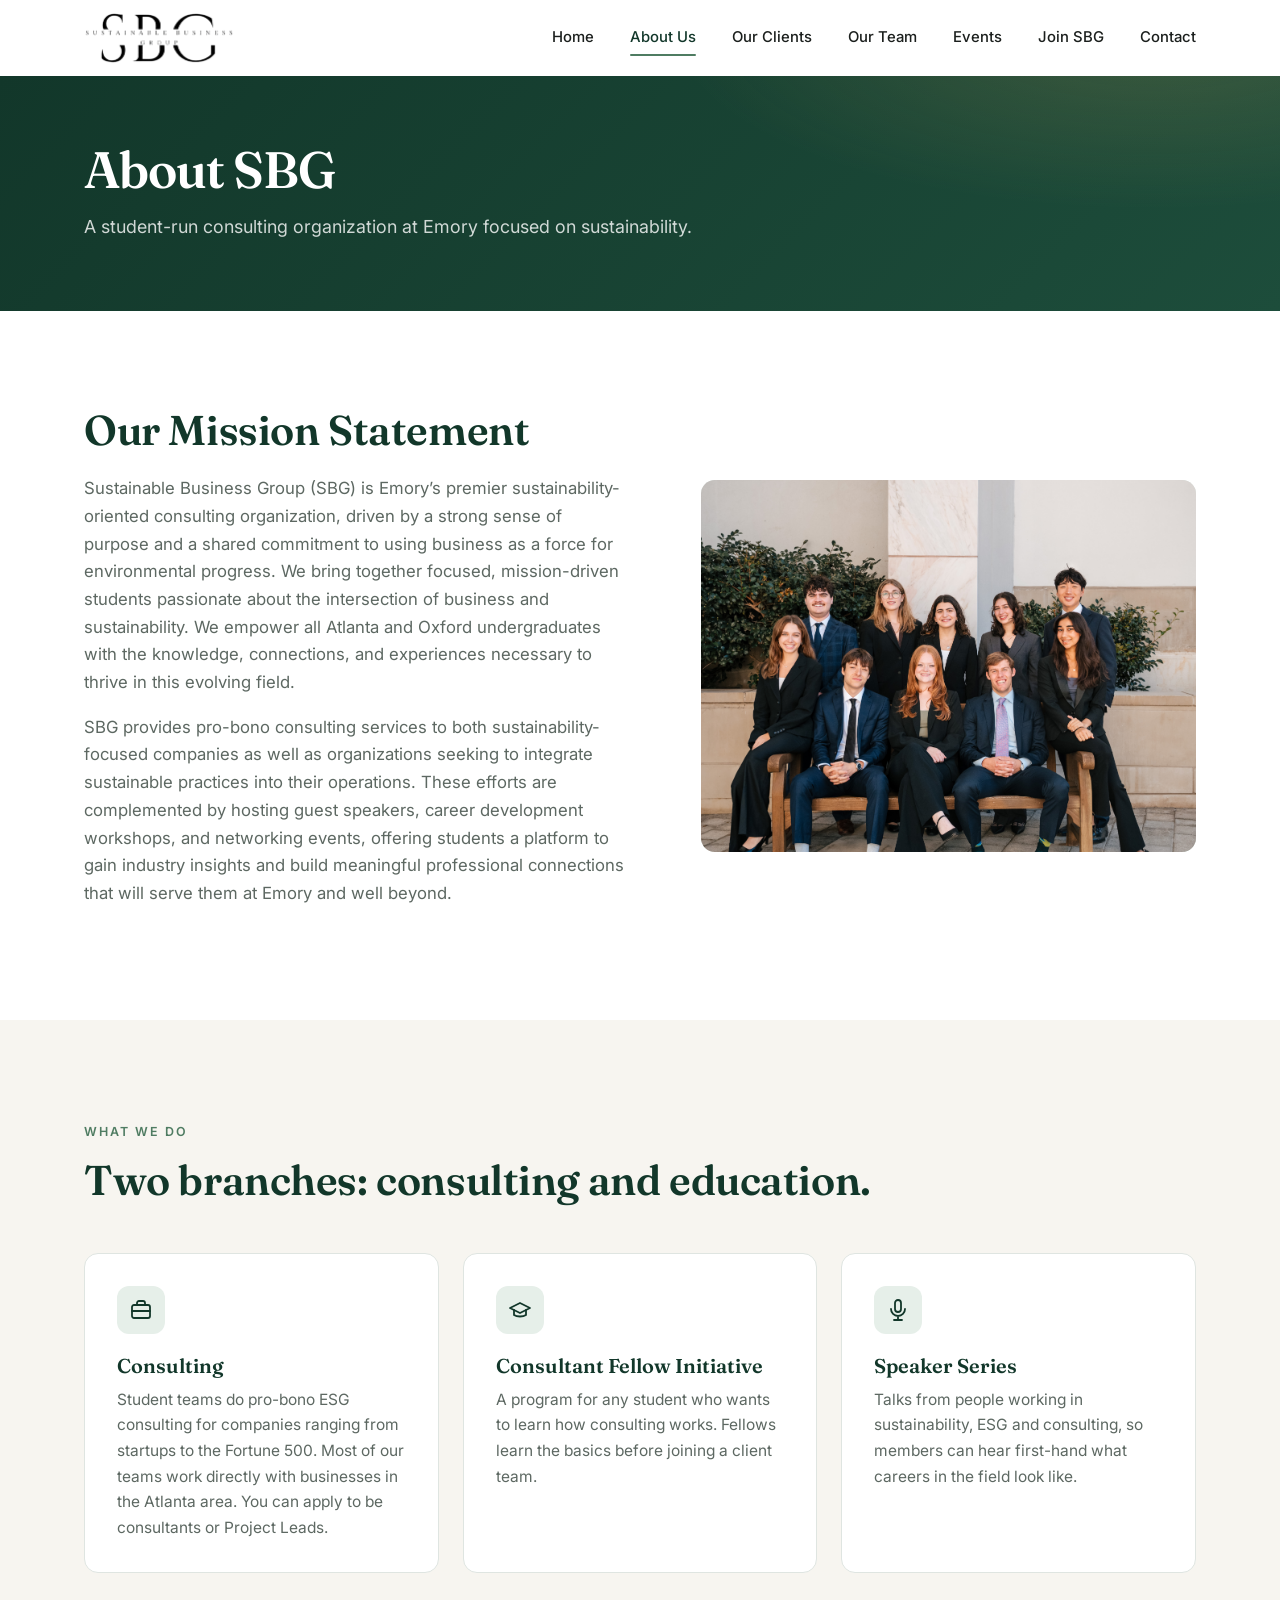
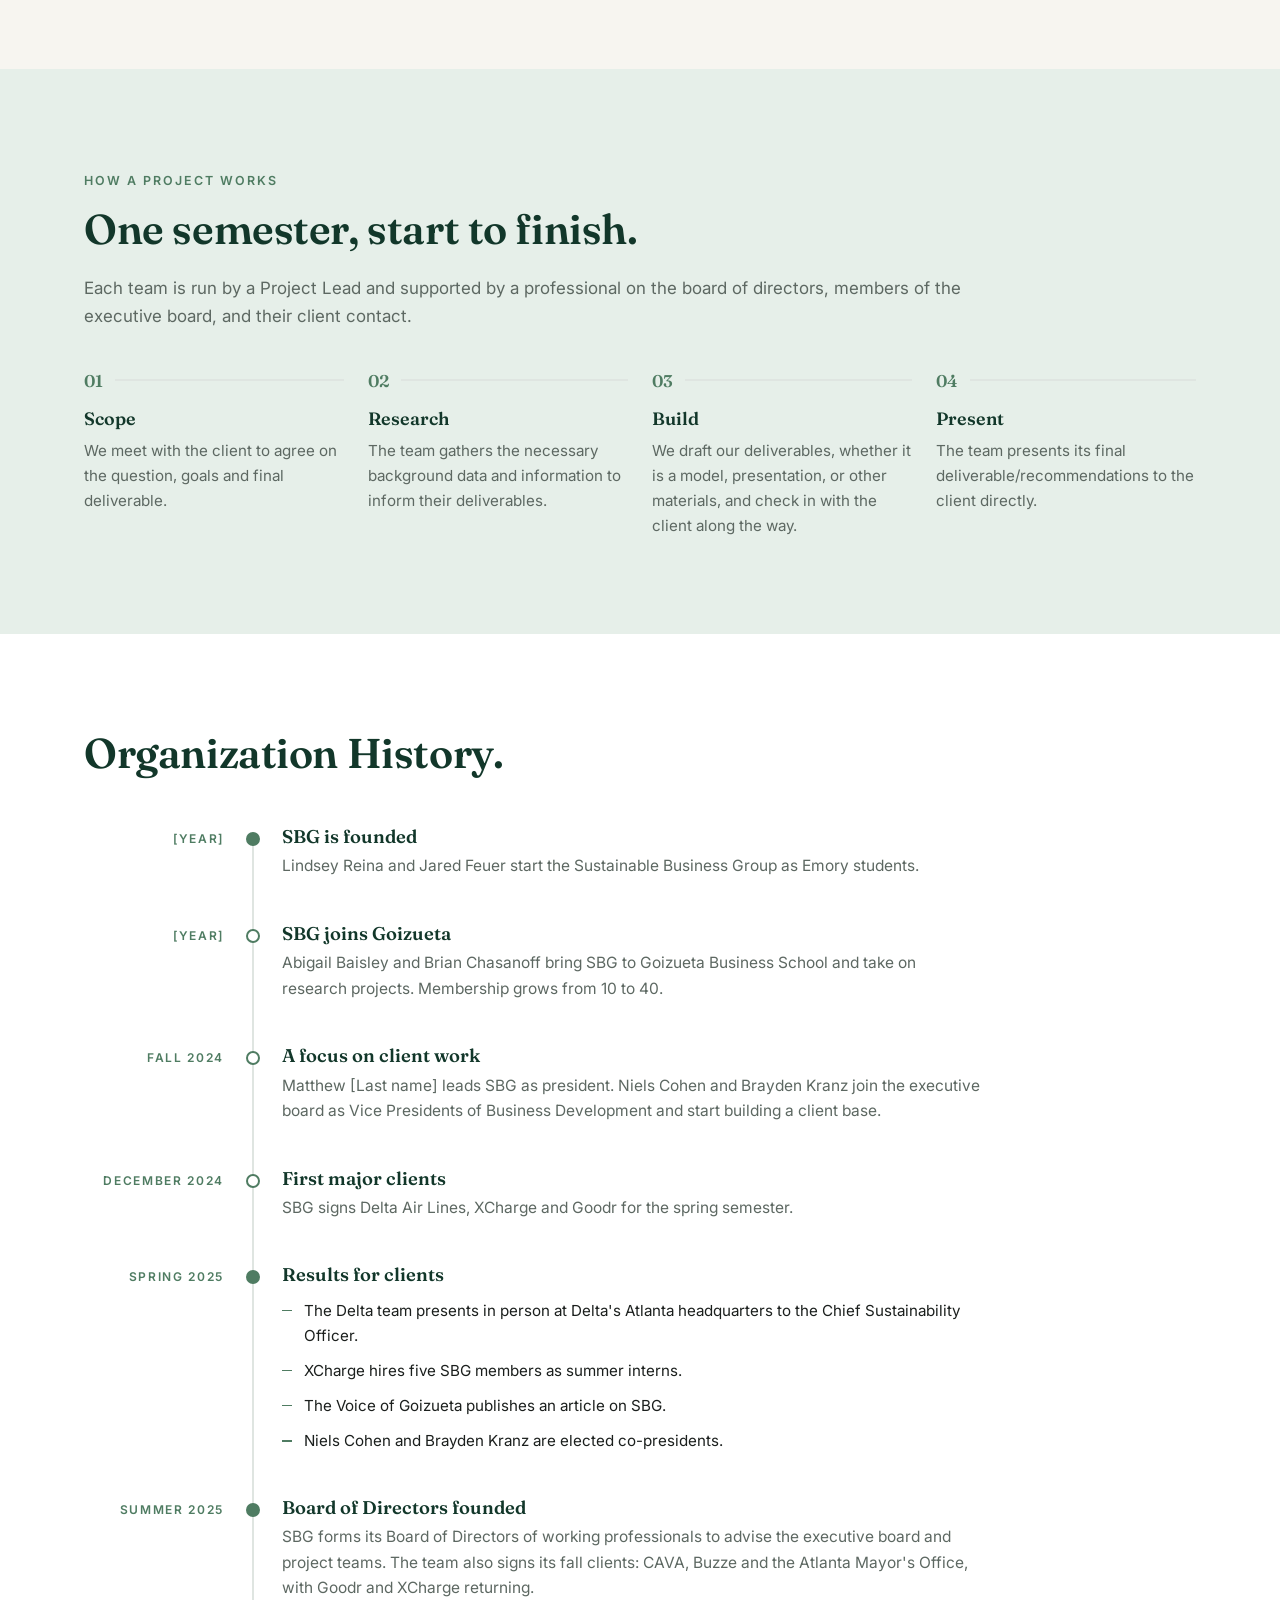
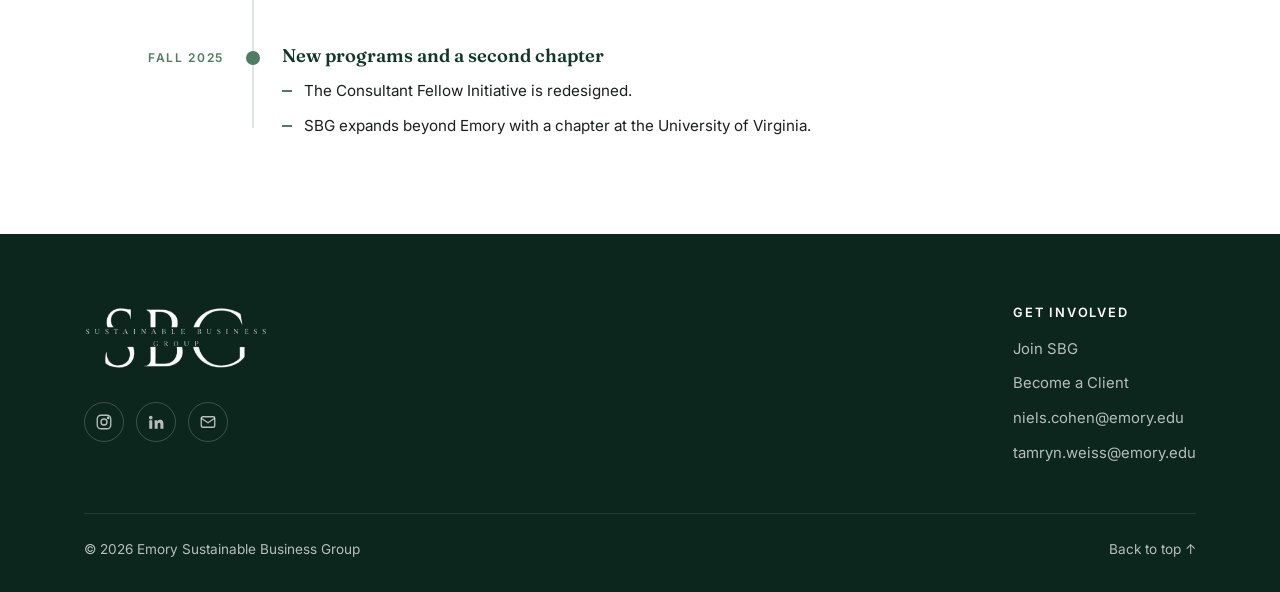
==== commit d3823784: "Update about.html" ====
--- a/about.html
+++ b/about.html
@@ -158,7 +158,7 @@
     <section class="section" id="history">
       <div class="container">
         <div class="section-intro reveal">
-          <h2>SBG's History.</h2>
+          <h2>Organization History.</h2>
         </div>
 
         <ol class="timeline">
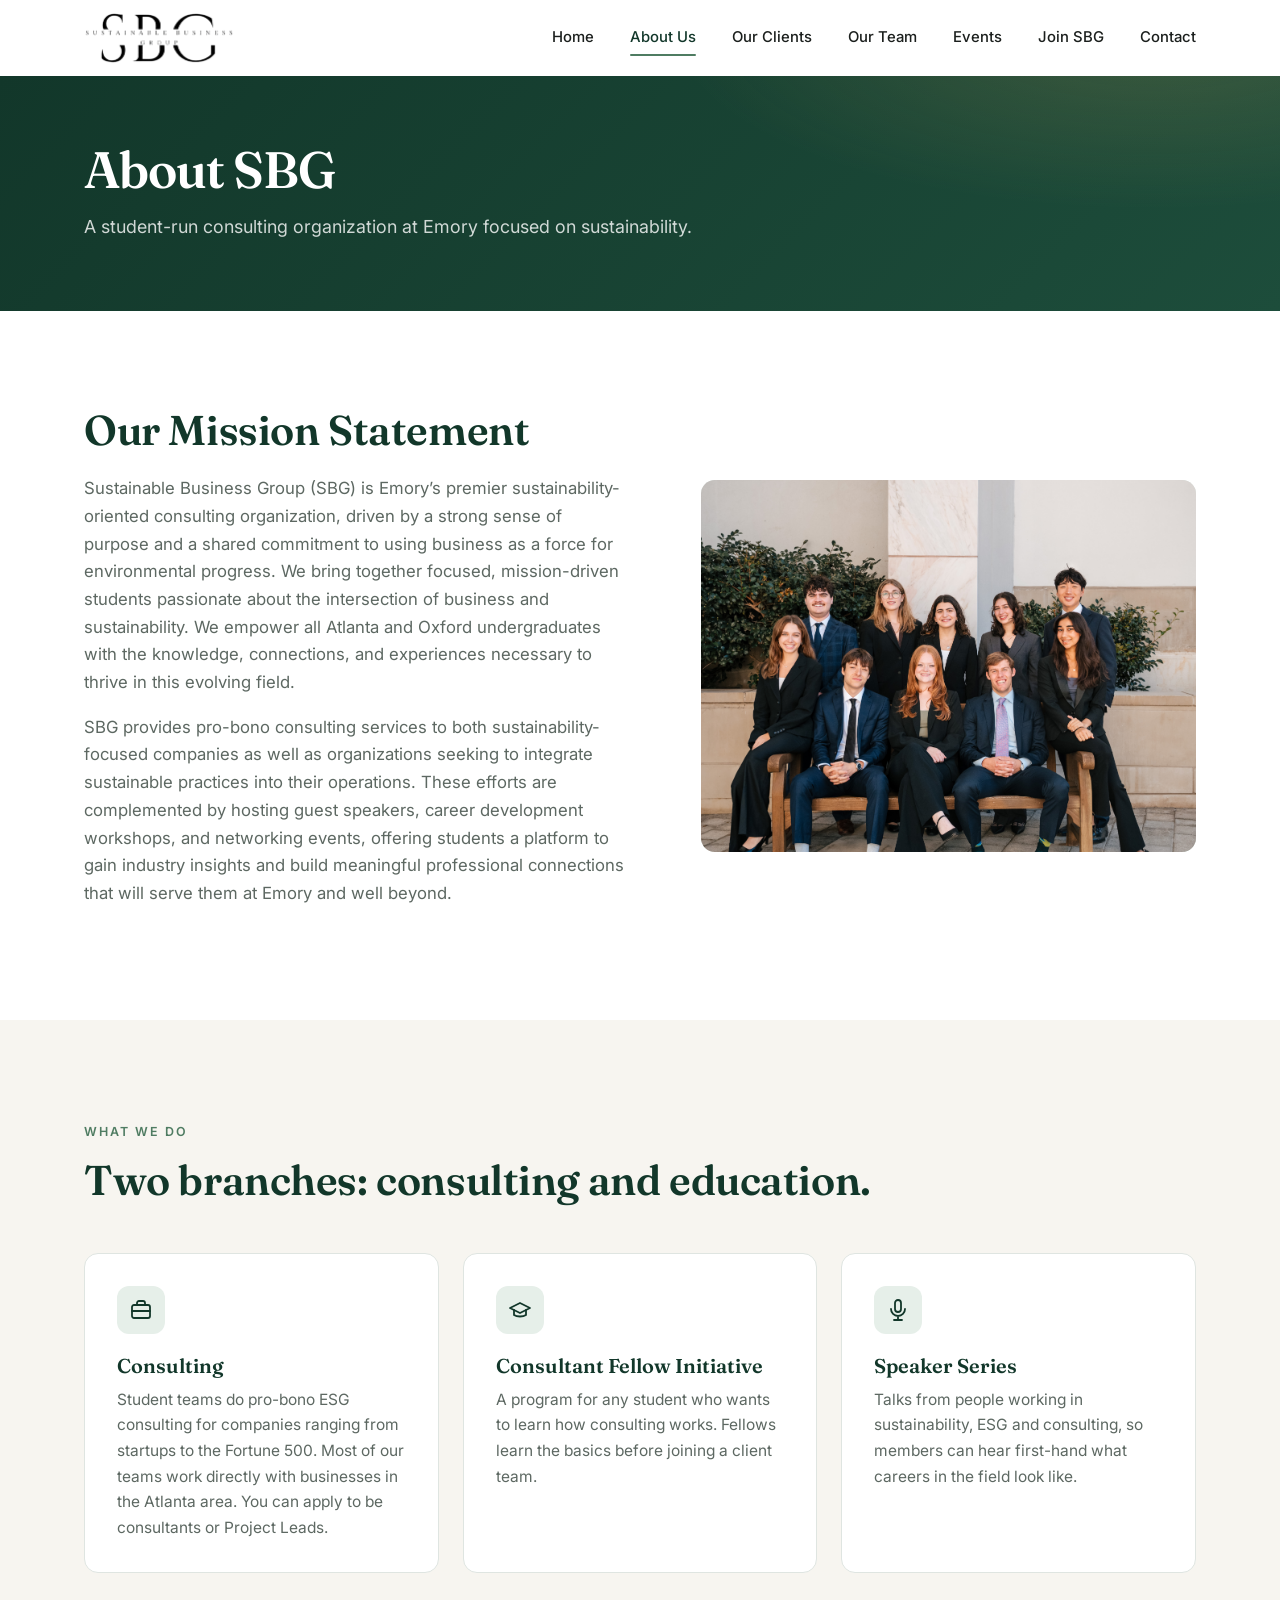
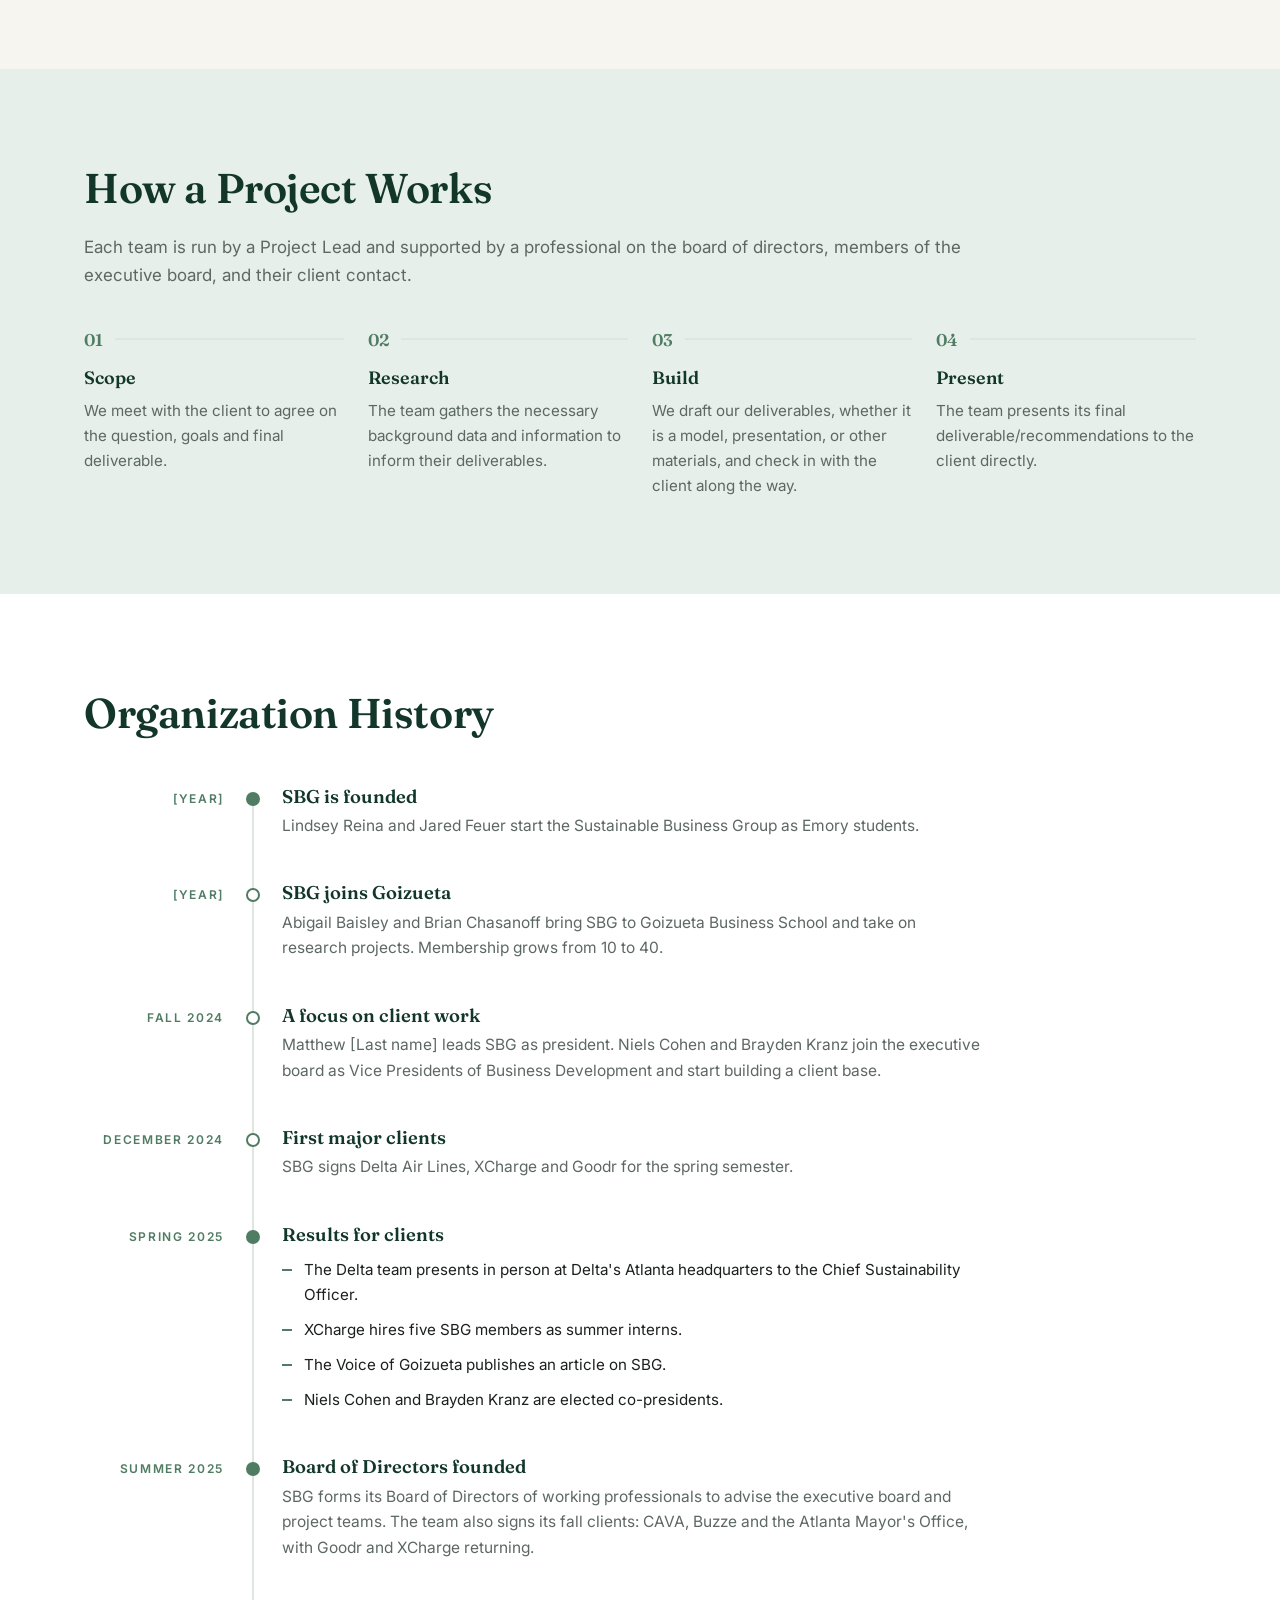
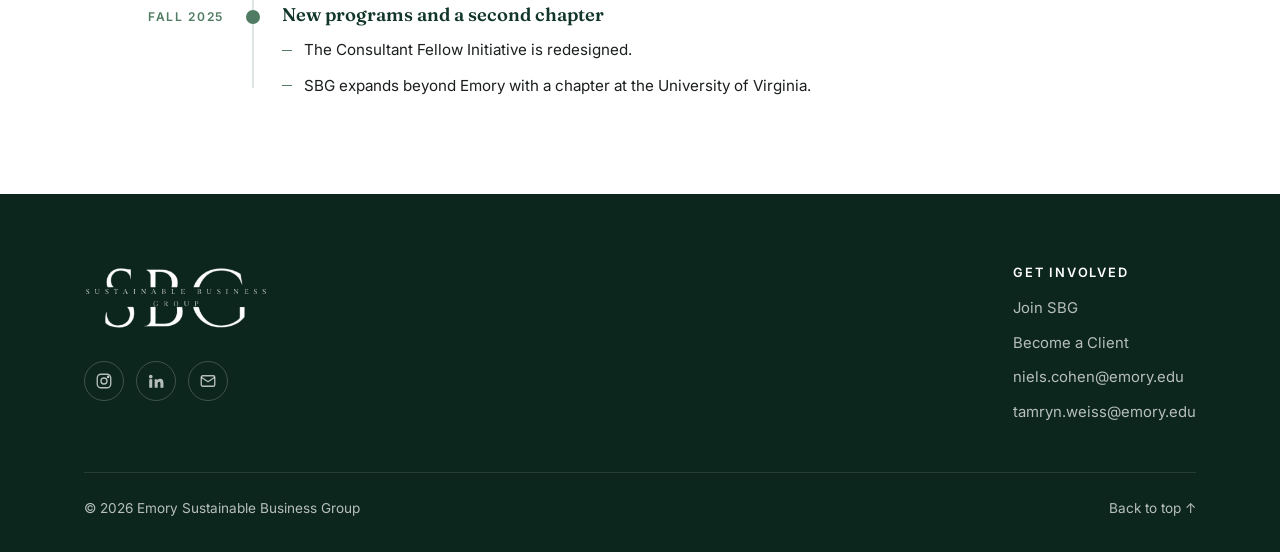
==== commit 01569fa8: "Update about.html" ====
--- a/about.html
+++ b/about.html
@@ -115,8 +115,7 @@
     <section class="section section--mint">
       <div class="container">
         <div class="section-intro reveal">
-          <span class="eyebrow">How a Project Works</span>
-          <h2>One semester, start to finish.</h2>
+          <h2>How a Project Works</h2>
           <p>Each team is run by a Project Lead and supported by a professional on the board of directors, members of the executive board, and their client contact.</p>
         </div>
 
@@ -158,7 +157,7 @@
     <section class="section" id="history">
       <div class="container">
         <div class="section-intro reveal">
-          <h2>Organization History.</h2>
+          <h2>Organization History</h2>
         </div>
 
         <ol class="timeline">
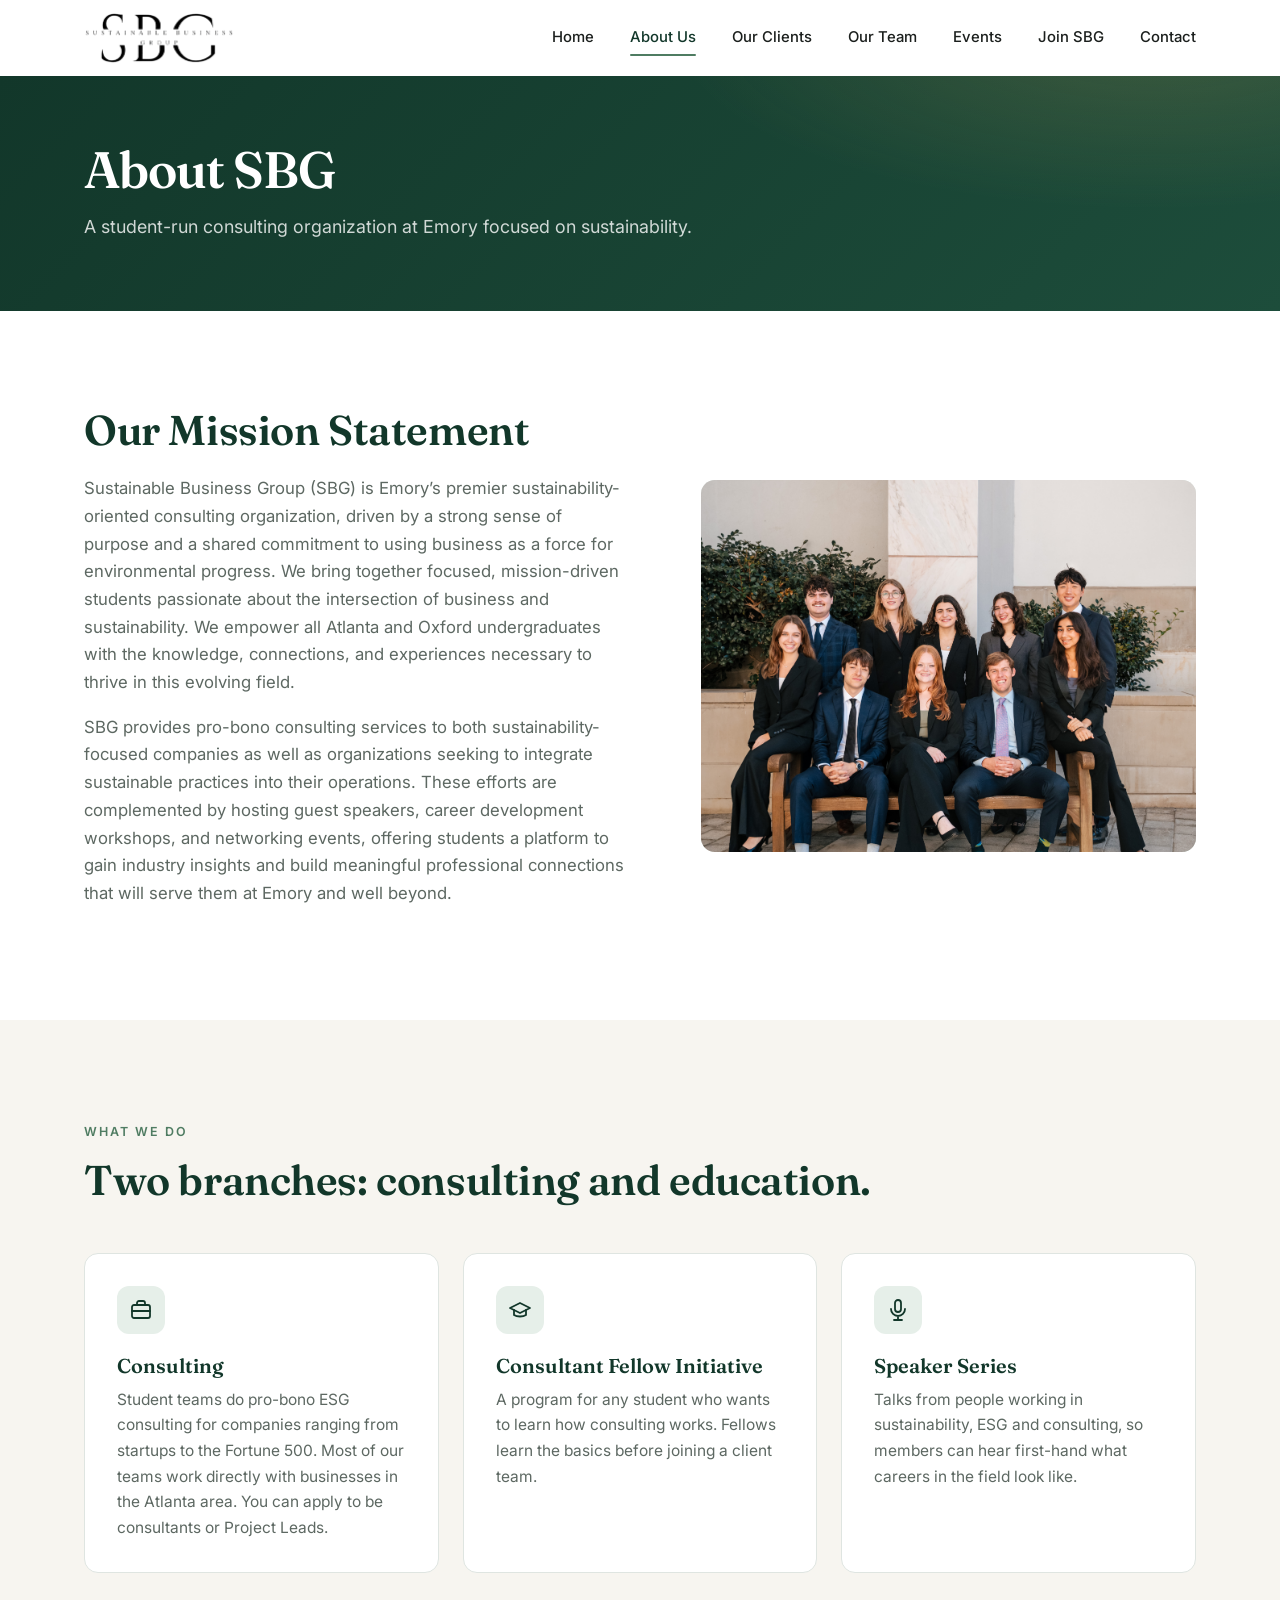
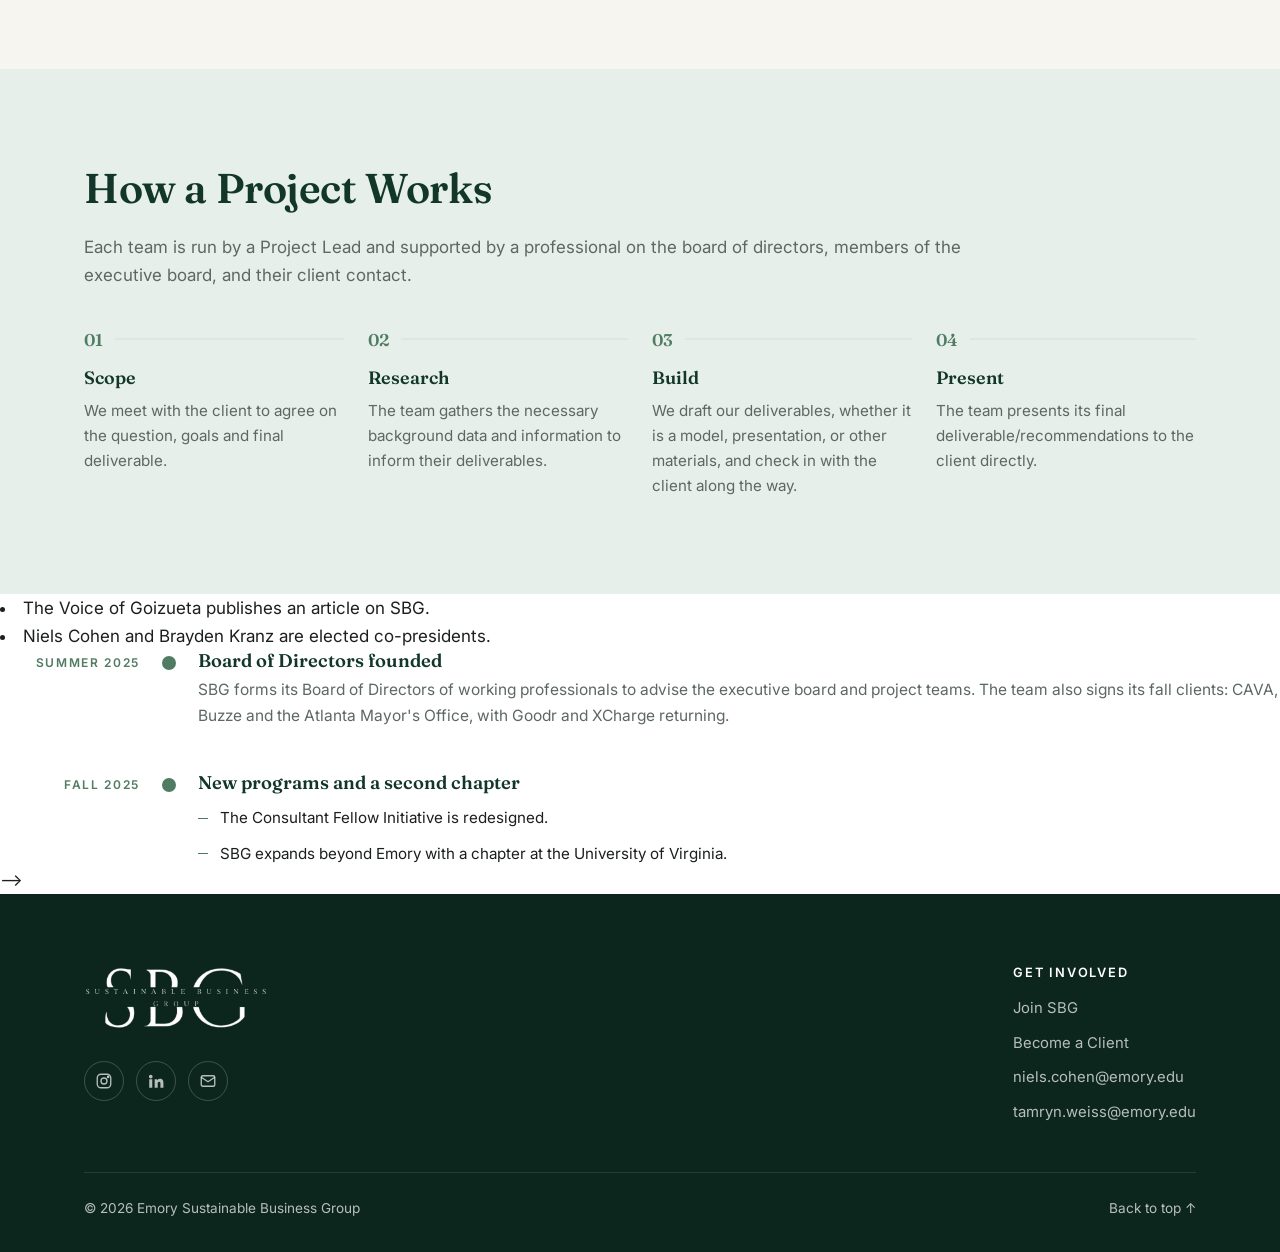
==== commit e235f612: "Update about.html" ====
--- a/about.html
+++ b/about.html
@@ -154,7 +154,7 @@
 
          Anything in [square brackets] is a placeholder to fill in.
          To remove the timeline, delete this whole section. -->
-    <section class="section" id="history">
+    <!-- <section class="section" id="history">
       <div class="container">
         <div class="section-intro reveal">
           <h2>Organization History</h2>
@@ -229,7 +229,7 @@
 
         </ol>
       </div>
-    </section>
+    </section> -->
     <!-- ===== END SECTION: OUR HISTORY ===== -->
 
   </main>
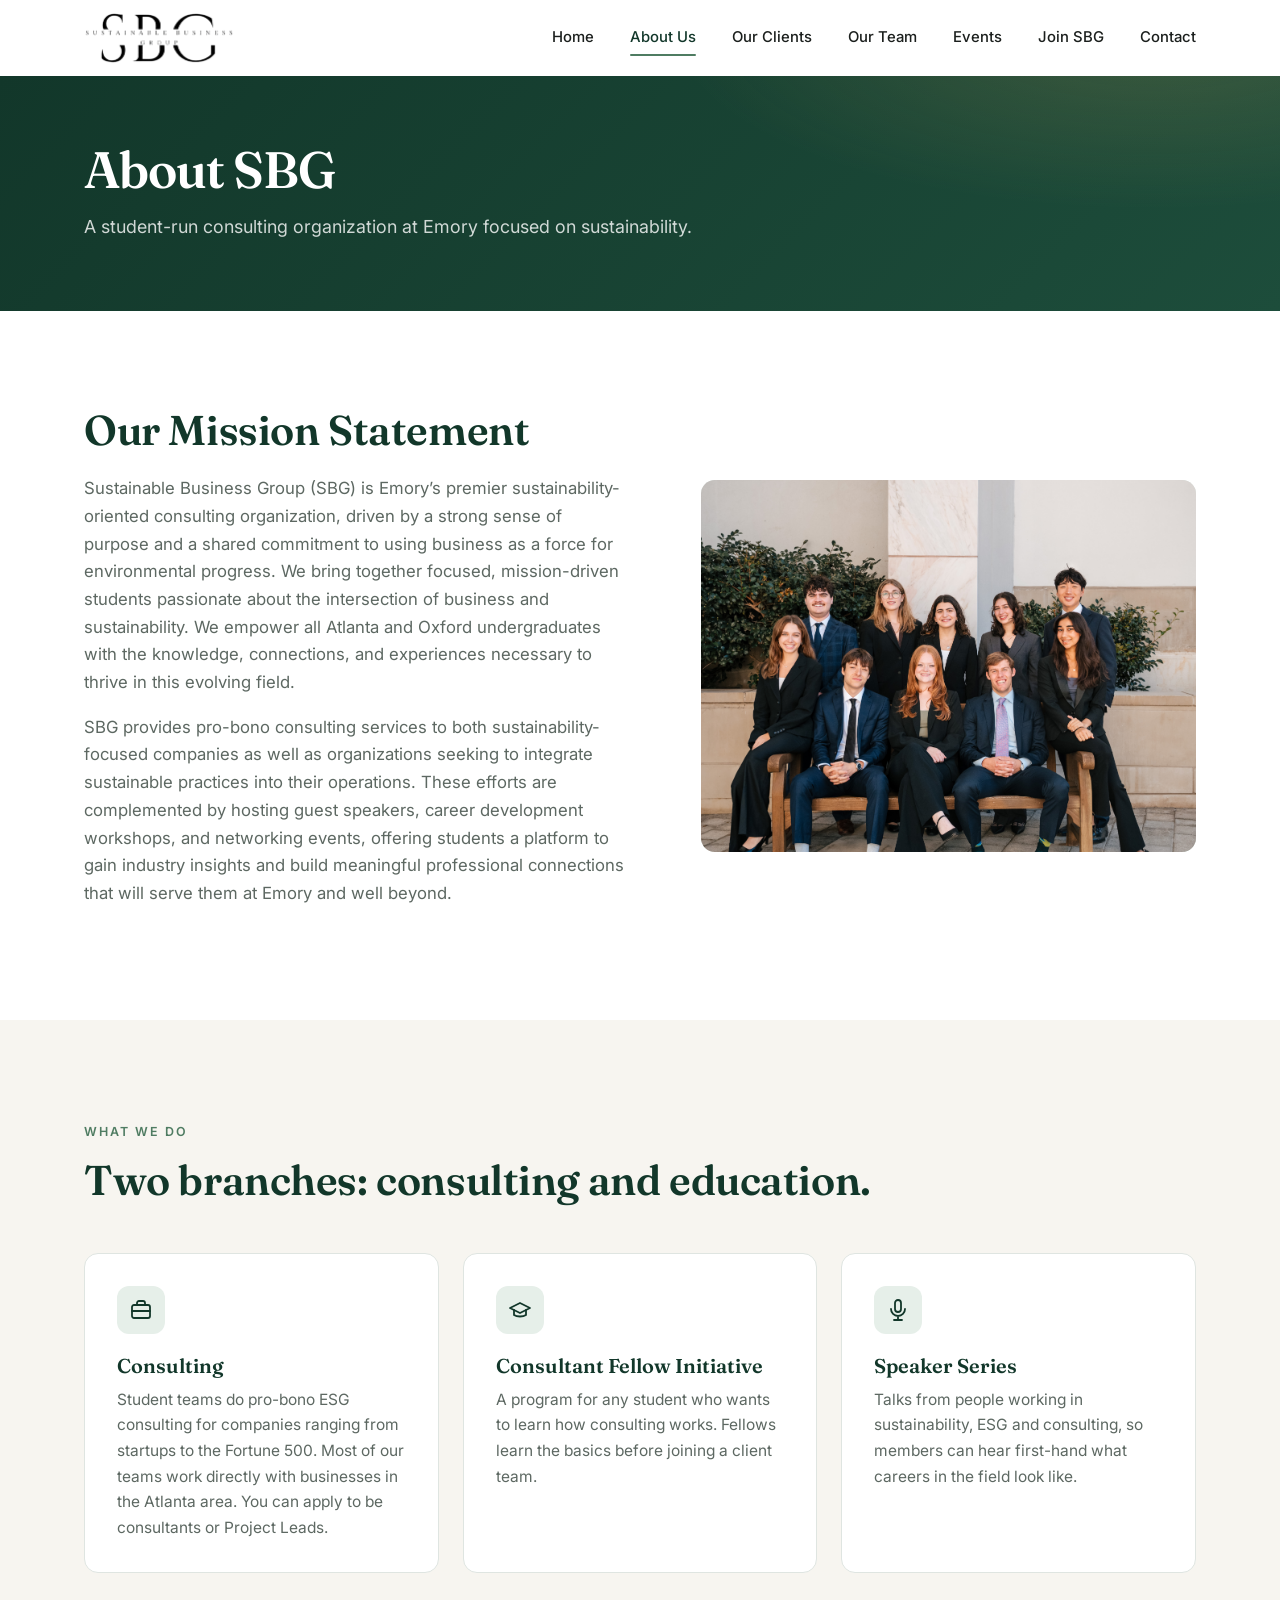
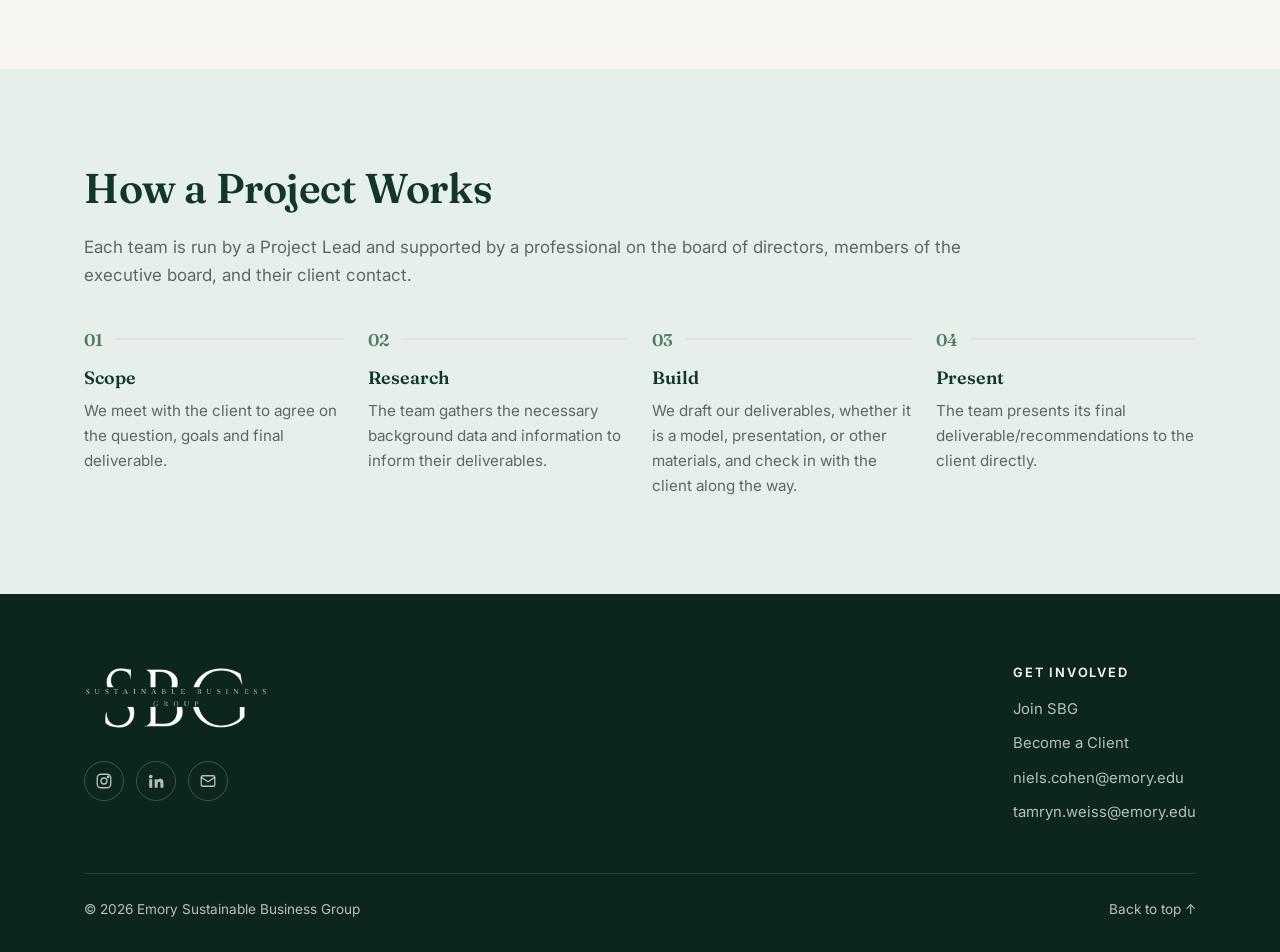
==== commit 929d07d1: "Update about.html" ====
--- a/about.html
+++ b/about.html
@@ -201,7 +201,7 @@
               <ul class="bullets">
                 <li>The Delta team presents in person at Delta's Atlanta headquarters to the Chief Sustainability Officer.</li>
                 <li>XCharge hires five SBG members as summer interns.</li>
-                <!-- [PLACEHOLDER] To link the article, wrap "an article" in <a href="ARTICLE URL" target="_blank" rel="noopener">...</a> -->
+                [PLACEHOLDER] To link the article, wrap "an article" in <a href="ARTICLE URL" target="_blank" rel="noopener">...</a>
                 <li>The Voice of Goizueta publishes an article on SBG.</li>
                 <li>Niels Cohen and Brayden Kranz are elected co-presidents.</li>
               </ul>
